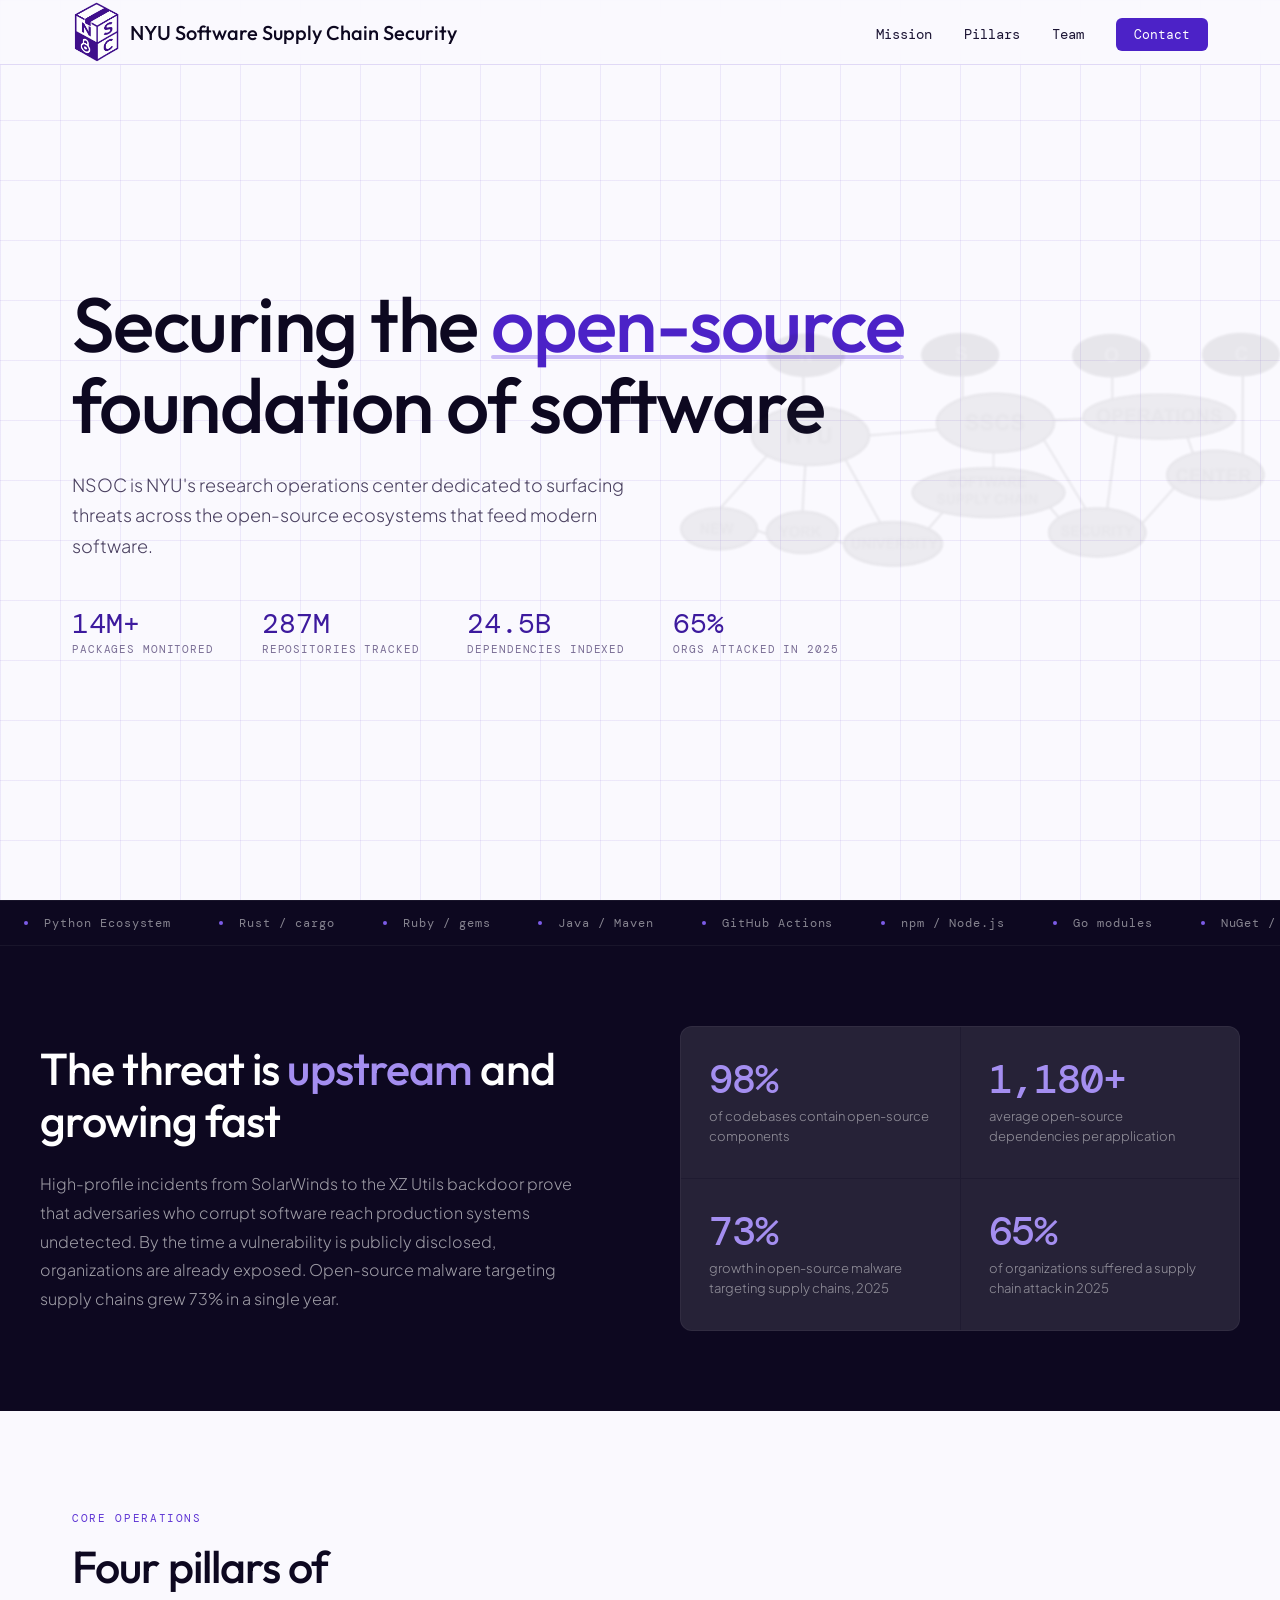
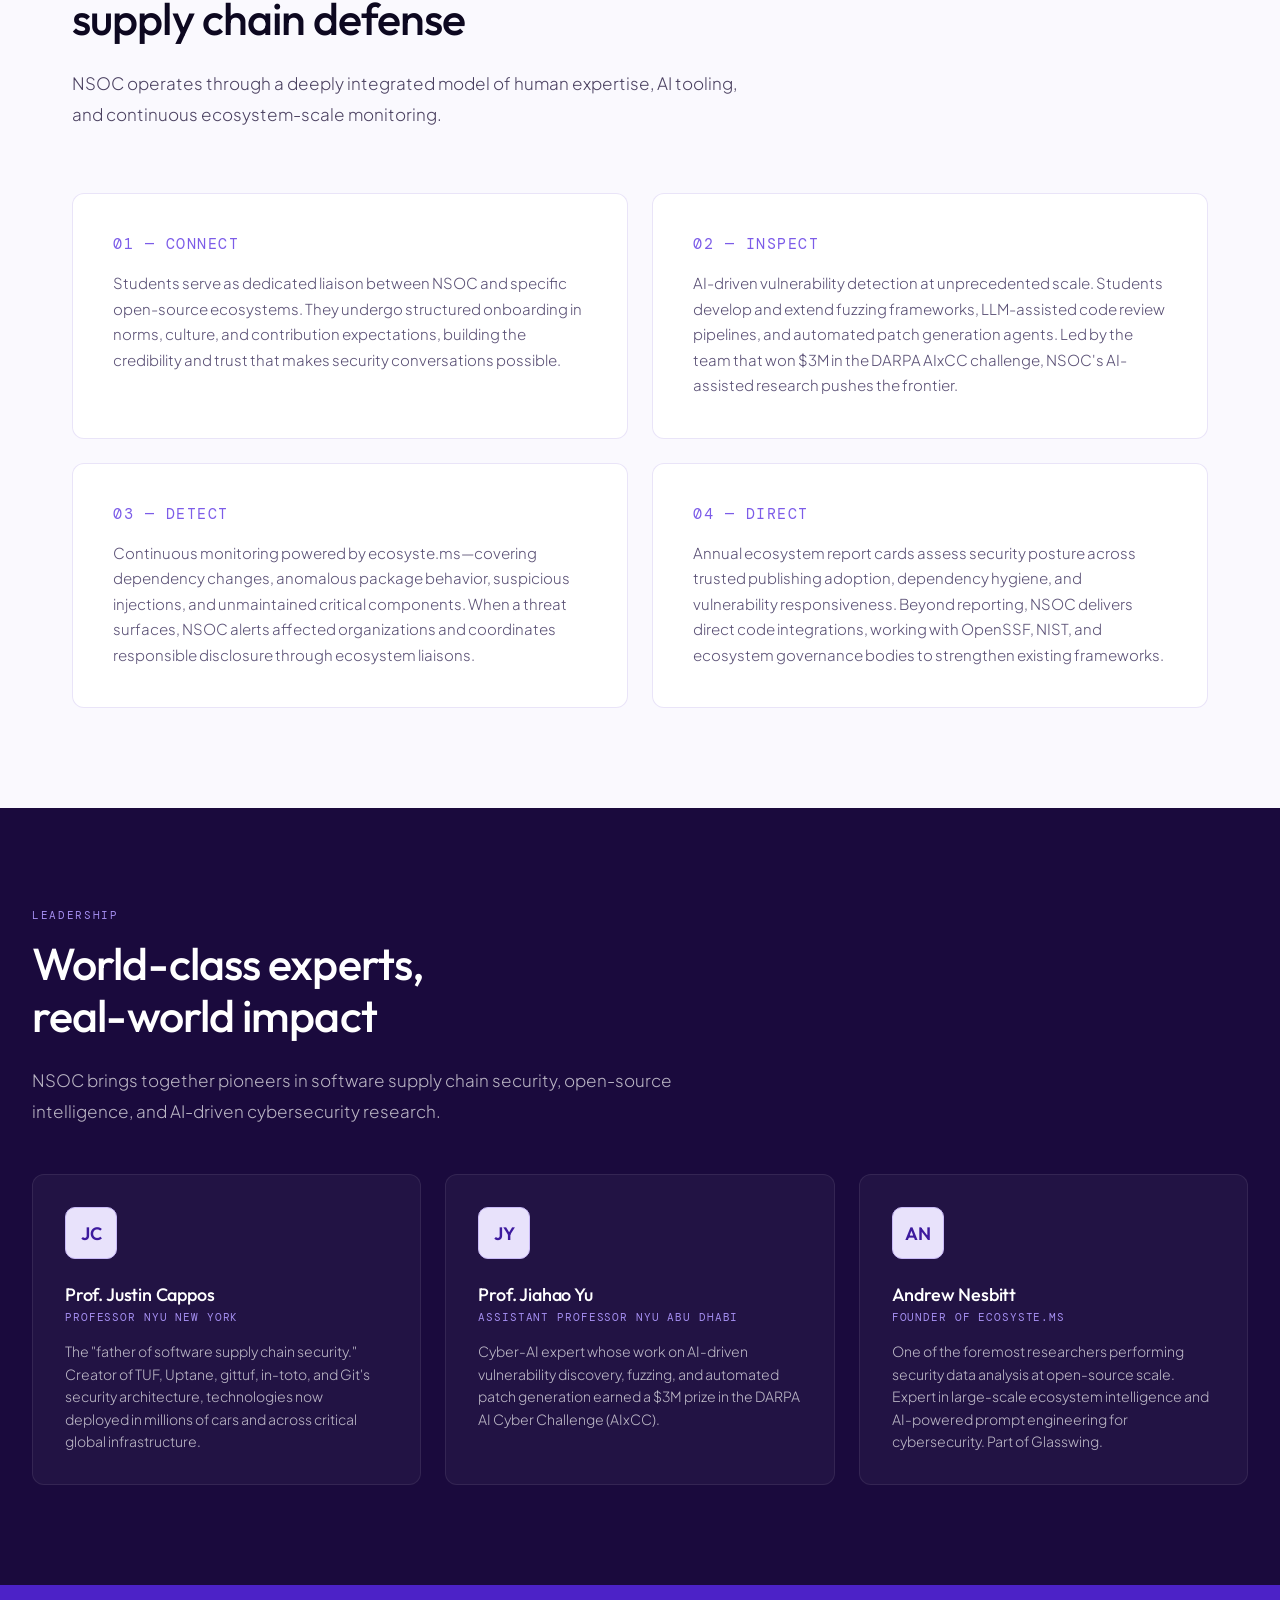
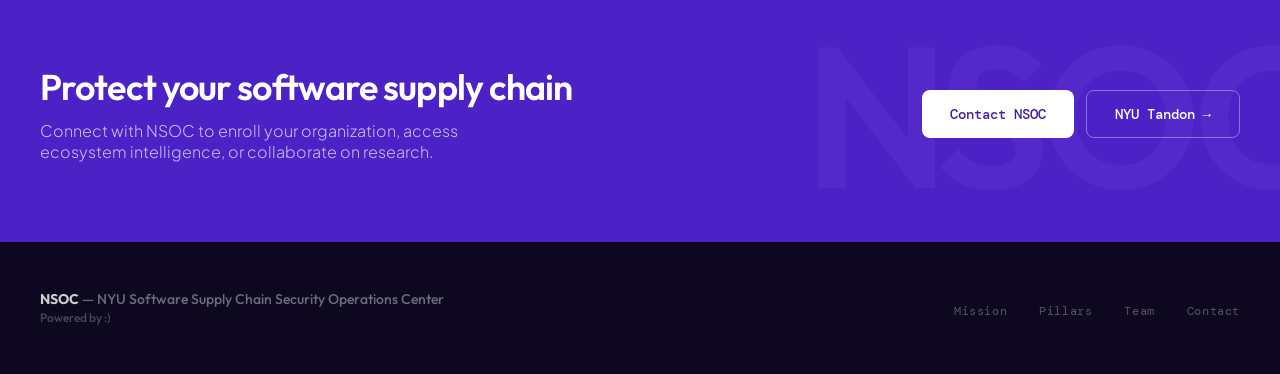
==== index.html @ 2ebf27d4 "Add files via upload" ====
<!DOCTYPE html>
<html lang="en">
<head>
<meta charset="UTF-8">
<meta name="viewport" content="width=device-width, initial-scale=1.0">
<title>NSOC — NYU Software Supply Chain Security Operations Center</title>
<link rel="preconnect" href="https://fonts.googleapis.com">
<link href="https://fonts.googleapis.com/css2?family=DM+Mono:ital,wght@0,300;0,400;0,500;1,400&family=Outfit:wght@300;400;500;600&family=Plus+Jakarta+Sans:ital,wght@0,300;0,400;0,500;0,600;1,300&display=swap" rel="stylesheet">
<style>
  :root {
    --purple-900: #1a0a3d;
    --purple-800: #2d1570;
    --purple-700: #3d1a9e;
    --purple-600: #4c22c7;
    --purple-500: #5e35d4;
    --purple-400: #7c5ce8;
    --purple-300: #a48ef0;
    --purple-200: #c9baf7;
    --purple-100: #e8e2fb;
    --purple-50: #f4f1fe;
    --ink: #0d0820;
    --ink-soft: #1c1535;
    --white: #ffffff;
    --off-white: #faf9fe;
    --mono-accent: #00ff88;
    --grid-color: rgba(78, 34, 199, 0.08);
    --border: 1px solid rgba(78, 34, 199, 0.15);
  }

  * { margin: 0; padding: 0; box-sizing: border-box; }

  html { scroll-behavior: smooth; }

  body {
    font-family: 'Plus Jakarta Sans', sans-serif;
    background: var(--off-white);
    color: var(--ink);
    overflow-x: hidden;
  }

  /* Grid texture */
  body::before {
    content: '';
    position: fixed;
    inset: 0;
    background-image:
      linear-gradient(var(--grid-color) 1px, transparent 1px),
      linear-gradient(90deg, var(--grid-color) 1px, transparent 1px);
    background-size: 60px 60px;
    pointer-events: none;
    z-index: 0;
  }

  /* ===== NAV ===== */
  nav {
    position: fixed;
    top: 0;
    width: 100%;
    z-index: 100;
    background: rgba(250, 249, 254, 0.9);
    backdrop-filter: blur(12px);
    border-bottom: var(--border);
  }

  .nav-inner {
    max-width: 1200px;
    margin: 0 auto;
    padding: 0 2rem;
    height: 64px;
    display: flex;
    align-items: center;
    justify-content: space-between;
  }

  .nav-brand {
    display: flex;
    align-items: center;
    gap: 10px;
    text-decoration: none;
    color: var(--ink);
  }

  .nav-logo-box {
    width: 36px;
    height: 36px;
    border: 2px solid var(--purple-600);
    border-radius: 6px;
    display: flex;
    align-items: center;
    justify-content: center;
    font-family: 'Outfit', sans-serif;
    font-weight: 600;
    font-size: 13px;
    color: var(--purple-600);
    letter-spacing: -0.5px;
  }

  .nav-title {
    font-family: 'Outfit', sans-serif;
    font-weight: 500;
    font-size: 15px;
    color: var(--ink);
  }

  .nav-links {
    display: flex;
    align-items: center;
    gap: 2rem;
    list-style: none;
  }

  .nav-links a {
    font-size: 14px;
    font-weight: 400;
    color: var(--ink-soft);
    text-decoration: none;
    font-family: 'DM Mono', monospace;
    transition: color 0.2s;
  }

  .nav-links a:hover { color: var(--purple-600); }

  .nav-cta {
    background: var(--purple-600) !important;
    color: var(--white) !important;
    padding: 8px 18px;
    border-radius: 6px;
    font-family: 'DM Mono', monospace !important;
    font-size: 13px !important;
    transition: background 0.2s !important;
  }

  .nav-cta:hover { background: var(--purple-700) !important; }

  /* ===== HERO ===== */
  .hero {
    position: relative;
    z-index: 1;
    min-height: 100vh;
    display: flex;
    flex-direction: column;
    justify-content: center;
    padding: 100px 2rem 60px;
    max-width: 1200px;
    margin: 0 auto;
  }

  .hero-eyebrow {
    display: inline-flex;
    align-items: center;
    gap: 8px;
    font-family: 'DM Mono', monospace;
    font-size: 12px;
    color: var(--purple-600);
    letter-spacing: 0.12em;
    text-transform: uppercase;
    margin-bottom: 2rem;
    border: 1px solid var(--purple-200);
    background: var(--purple-50);
    padding: 6px 14px;
    border-radius: 100px;
    width: fit-content;
  }

  .hero-eyebrow::before {
    content: '';
    width: 6px;
    height: 6px;
    background: var(--purple-600);
    border-radius: 50%;
    animation: pulse 2s ease-in-out infinite;
  }

  @keyframes pulse {
    0%, 100% { opacity: 1; transform: scale(1); }
    50% { opacity: 0.5; transform: scale(0.7); }
  }

  .hero-headline {
    font-family: 'Outfit', sans-serif;
    font-weight: 500;
    font-size: clamp(44px, 6vw, 80px);
    line-height: 1.05;
    letter-spacing: -0.02em;
    color: var(--ink);
    margin-bottom: 1.5rem;
    max-width: 900px;
  }

  .hero-headline .accent {
    color: var(--purple-600);
    position: relative;
    display: inline-block;
  }

  .hero-headline .accent::after {
    content: '';
    position: absolute;
    bottom: 6px;
    left: 0;
    right: 0;
    height: 4px;
    background: var(--purple-200);
    z-index: -1;
    border-radius: 2px;
  }

  .hero-sub {
    font-size: 18px;
    font-weight: 300;
    color: #4a4060;
    line-height: 1.7;
    max-width: 580px;
    margin-bottom: 3rem;
  }

  .hero-stats {
    display: flex;
    gap: 3rem;
    flex-wrap: wrap;
  }

  .stat {
    display: flex;
    flex-direction: column;
    gap: 4px;
  }

  .stat-num {
    font-family: 'DM Mono', monospace;
    font-weight: 400;
    font-size: 28px;
    color: var(--purple-700);
    line-height: 1;
  }

  .stat-label {
    font-family: 'DM Mono', monospace;
    font-size: 11px;
    color: #7a6e95;
    text-transform: uppercase;
    letter-spacing: 0.08em;
  }

  .hero-decoration {
    position: absolute;
    right: -40px;
    top: 50%;
    transform: translateY(-50%);
    width: 600px;
    height: auto;
    opacity: 0.08;
    pointer-events: none;
    filter: grayscale(100%) brightness(0.3) blur(1px);
  }

  /* ===== TICKER ===== */
  .ticker-wrap {
    position: relative;
    z-index: 1;
    background: var(--ink);
    overflow: hidden;
    padding: 14px 0;
    border-top: 1px solid rgba(255,255,255,0.05);
    border-bottom: 1px solid rgba(255,255,255,0.05);
  }

  .ticker-track {
    display: flex;
    gap: 0;
    animation: ticker 30s linear infinite;
    width: max-content;
  }

  @keyframes ticker {
    from { transform: translateX(0); }
    to { transform: translateX(-50%); }
  }

  .ticker-item {
    display: flex;
    align-items: center;
    gap: 16px;
    padding: 0 24px;
    font-family: 'DM Mono', monospace;
    font-size: 12px;
    color: rgba(255,255,255,0.5);
    letter-spacing: 0.08em;
    white-space: nowrap;
  }

  .ticker-item .dot {
    width: 4px;
    height: 4px;
    background: var(--purple-400);
    border-radius: 50%;
    flex-shrink: 0;
  }

  /* ===== SECTION STYLES ===== */
  section {
    position: relative;
    z-index: 1;
    max-width: 1200px;
    margin: 0 auto;
    padding: 100px 2rem;
  }

  .section-tag {
    font-family: 'DM Mono', monospace;
    font-size: 11px;
    letter-spacing: 0.15em;
    text-transform: uppercase;
    color: var(--purple-500);
    margin-bottom: 1rem;
  }

  .section-title {
    font-family: 'Outfit', sans-serif;
    font-weight: 500;
    font-size: clamp(28px, 3.5vw, 46px);
    letter-spacing: -0.02em;
    color: var(--ink);
    line-height: 1.15;
    margin-bottom: 1.5rem;
  }

  .section-body {
    font-size: 17px;
    font-weight: 300;
    color: #4a4060;
    line-height: 1.8;
    max-width: 680px;
  }

  /* ===== THREAT BOX ===== */
  .threat-banner {
    position: relative;
    z-index: 1;
    background: var(--ink);
    padding: 80px 2rem;
  }

  .threat-inner {
    max-width: 1200px;
    margin: 0 auto;
    display: grid;
    grid-template-columns: 1fr 1fr;
    gap: 80px;
    align-items: center;
  }

  .threat-heading {
    font-family: 'Outfit', sans-serif;
    font-weight: 500;
    font-size: clamp(30px, 3.5vw, 48px);
    color: var(--white);
    line-height: 1.15;
    letter-spacing: -0.02em;
    margin-bottom: 1.5rem;
  }

  .threat-heading em {
    font-style: normal;
    color: var(--purple-300);
  }

  .threat-body {
    font-size: 16px;
    font-weight: 300;
    color: rgba(255,255,255,0.6);
    line-height: 1.8;
  }

  .threat-metrics {
    display: grid;
    grid-template-columns: 1fr 1fr;
    gap: 1px;
    background: rgba(255,255,255,0.08);
    border: 1px solid rgba(255,255,255,0.08);
    border-radius: 12px;
    overflow: hidden;
  }

  .metric-box {
    background: rgba(255,255,255,0.03);
    padding: 32px 28px;
    display: flex;
    flex-direction: column;
    gap: 8px;
  }

  .metric-box:hover {
    background: rgba(94, 53, 212, 0.15);
    transition: background 0.3s;
  }

  .metric-num {
    font-family: 'DM Mono', monospace;
    font-weight: 500;
    font-size: 40px;
    color: var(--purple-300);
    line-height: 1;
    letter-spacing: -0.03em;
  }

  .metric-desc {
    font-size: 13px;
    font-weight: 300;
    color: rgba(255,255,255,0.5);
    line-height: 1.5;
  }

  /* ===== PILLARS ===== */
  .pillars-grid {
    display: grid;
    grid-template-columns: repeat(2, 1fr);
    gap: 1.5rem;
    margin-top: 4rem;
  }

  .pillar-card {
    border: 1px solid rgba(78, 34, 199, 0.12);
    border-radius: 12px;
    padding: 40px;
    background: var(--white);
    transition: transform 0.25s, box-shadow 0.25s, border-color 0.25s;
    position: relative;
    overflow: hidden;
  }

  .pillar-card::before {
    content: '';
    position: absolute;
    top: 0;
    left: 0;
    right: 0;
    height: 3px;
    background: var(--purple-600);
    transform: scaleX(0);
    transform-origin: left;
    transition: transform 0.3s;
  }

  .pillar-card:hover::before { transform: scaleX(1); }

  .pillar-card:hover {
    transform: translateY(-4px);
    box-shadow: 0 20px 60px rgba(78, 34, 199, 0.1);
    border-color: rgba(78, 34, 199, 0.25);
  }

  .pillar-num {
    font-family: 'DM Mono', monospace;
    font-size: 15px;
    color: var(--purple-400);
    letter-spacing: 0.1em;
    text-transform: uppercase;
    margin-bottom: 1rem;
  }

  .pillar-text {
    font-size: 15px;
    font-weight: 300;
    color: #5a5075;
    line-height: 1.7;
  }

  /* ===== ECOSYSTEM MONITOR ===== */
  .ecosystem-section {
    background: var(--purple-900);
    padding: 80px 2rem;
    position: relative;
    z-index: 1;
    overflow: hidden;
  }

  .ecosystem-section::before {
    content: '';
    position: absolute;
    inset: 0;
    background-image:
      linear-gradient(rgba(78, 34, 199, 0.15) 1px, transparent 1px),
      linear-gradient(90deg, rgba(78, 34, 199, 0.15) 1px, transparent 1px);
    background-size: 40px 40px;
    pointer-events: none;
  }

  .ecosystem-inner {
    max-width: 1200px;
    margin: 0 auto;
    position: relative;
  }

  .eco-heading {
    font-family: 'Outfit', sans-serif;
    font-weight: 600;
    font-size: clamp(32px, 4vw, 48px);
    color: var(--white);
    letter-spacing: -0.025em;
    margin-bottom: 1rem;
  }

  .eco-sub {
    font-size: 16px;
    font-weight: 300;
    color: rgba(255,255,255,0.55);
    margin-bottom: 3rem;
    max-width: 560px;
  }

  .ecosystem-pills {
    display: flex;
    flex-wrap: wrap;
    gap: 12px;
  }

  .eco-pill {
    display: flex;
    align-items: center;
    gap: 10px;
    background: rgba(255,255,255,0.05);
    border: 1px solid rgba(255,255,255,0.12);
    border-radius: 100px;
    padding: 10px 20px;
    transition: background 0.2s, border-color 0.2s;
    cursor: default;
  }

  .eco-pill:hover {
    background: rgba(94, 53, 212, 0.25);
    border-color: rgba(164, 142, 240, 0.4);
  }

  .eco-dot {
    width: 8px;
    height: 8px;
    border-radius: 50%;
    flex-shrink: 0;
  }

  .eco-pill .name {
    font-family: 'DM Mono', monospace;
    font-size: 13px;
    color: rgba(255,255,255,0.8);
    letter-spacing: 0.03em;
  }

  .eco-pill .count {
    font-family: 'DM Mono', monospace;
    font-size: 11px;
    color: rgba(255,255,255,0.35);
  }

  /* ===== TEAM ===== */
  #team {
  background: var(--purple-900);
  max-width: 100%;
  padding: 100px 2rem;
  }
  .team-grid {
    display: grid;
    grid-template-columns: repeat(3, 1fr);
    gap: 1.5rem;
    margin-top: 3rem;
  }

  .team-card {
    border: 1px solid rgba(78, 34, 199, 0.12);
    border-radius: 12px;
    padding: 32px;
    background: var(--white);
    transition: box-shadow 0.25s;
  }

  .team-card:hover {
    box-shadow: 0 12px 40px rgba(78, 34, 199, 0.08);
  }

  .team-initial {
    width: 52px;
    height: 52px;
    border-radius: 10px;
    background: var(--purple-100);
    border: 1px solid var(--purple-200);
    display: flex;
    align-items: center;
    justify-content: center;
    font-family: 'Outfit', sans-serif;
    font-weight: 600;
    font-size: 18px;
    color: var(--purple-700);
    margin-bottom: 1.5rem;
  }

  .team-name {
    font-family: 'Outfit', sans-serif;
    font-weight: 500;
    font-size: 18px;
    color: var(--ink);
    letter-spacing: -0.01em;
    margin-bottom: 4px;
  }

  .team-role {
    font-family: 'DM Mono', monospace;
    font-size: 11px;
    color: var(--purple-500);
    letter-spacing: 0.08em;
    text-transform: uppercase;
    margin-bottom: 1rem;
  }

  .team-bio {
    font-size: 14px;
    font-weight: 300;
    color: #5a5075;
    line-height: 1.6;
  }

  #team .section-title {
  color: white;
  }

  #team .section-body {
    color: rgba(255,255,255,0.7);
  }

  #team .section-tag {
    color: var(--purple-300);
  }

  #team .team-card {
    background: rgba(255,255,255,0.04);
    border: 1px solid rgba(255,255,255,0.08);
  }

  #team .team-name {
    color: white;
  }

  #team .team-role {
    color: var(--purple-300);
  }

  #team .team-bio {
    color: rgba(255,255,255,0.7);
  }

  /* ===== CTA ===== */
  .cta-section {
    background: var(--purple-600);
    padding: 80px 2rem;
    position: relative;
    z-index: 1;
    overflow: hidden;
  }

  .cta-section::after {
    content: 'NSOC';
    position: absolute;
    right: -40px;
    top: 50%;
    transform: translateY(-50%);
    font-family: 'Outfit', sans-serif;
    font-weight: 600;
    font-size: 200px;
    color: rgba(255,255,255,0.04);
    letter-spacing: -0.05em;
    pointer-events: none;
    line-height: 1;
  }

  .cta-inner {
    max-width: 1200px;
    margin: 0 auto;
    display: flex;
    align-items: center;
    justify-content: space-between;
    gap: 3rem;
    flex-wrap: wrap;
  }

  .cta-heading {
    font-family: 'Outfit', sans-serif;
    font-weight: 600;
    font-size: clamp(24px, 2.8vw, 40px);
    color: var(--white);
    letter-spacing: -0.025em;
    line-height: 1.2;
    white-space: nowrap;
  }

  .cta-sub {
    font-size: 16px;
    font-weight: 300;
    color: rgba(255,255,255,0.7);
    margin-top: 12px;
    max-width: 420px;
  }

  .cta-btns {
    display: flex;
    gap: 12px;
    flex-wrap: wrap;
    flex-shrink: 0;
  }

  .btn {
    display: inline-flex;
    align-items: center;
    gap: 8px;
    padding: 14px 28px;
    border-radius: 8px;
    font-family: 'DM Mono', monospace;
    font-size: 14px;
    font-weight: 500;
    text-decoration: none;
    cursor: pointer;
    transition: all 0.2s;
    white-space: nowrap;
    border: none;
  }

  .btn-white {
    background: var(--white);
    color: var(--purple-700);
  }

  .btn-white:hover {
    background: var(--purple-50);
    transform: translateY(-2px);
    box-shadow: 0 8px 24px rgba(0,0,0,0.15);
  }

  .btn-outline {
    background: transparent;
    color: var(--white);
    border: 1px solid rgba(255,255,255,0.35);
  }

  .btn-outline:hover {
    background: rgba(255,255,255,0.1);
    border-color: rgba(255,255,255,0.6);
  }

  /* ===== FOOTER ===== */
  footer {
    background: var(--ink);
    padding: 48px 2rem;
    position: relative;
    z-index: 1;
  }

  .footer-inner {
    max-width: 1200px;
    margin: 0 auto;
    display: flex;
    align-items: center;
    justify-content: space-between;
    gap: 2rem;
    flex-wrap: wrap;
  }

  .footer-brand {
    font-family: 'Outfit', sans-serif;
    font-weight: 500;
    font-size: 14px;
    color: rgba(255,255,255,0.4);
  }

  .footer-brand strong {
    color: rgba(255,255,255,0.8);
  }

  .footer-links {
    display: flex;
    gap: 2rem;
    list-style: none;
  }

  .footer-links a {
    font-family: 'DM Mono', monospace;
    font-size: 12px;
    color: rgba(255,255,255,0.3);
    text-decoration: none;
    letter-spacing: 0.05em;
    transition: color 0.2s;
  }

  .footer-links a:hover { color: rgba(255,255,255,0.7); }

  /* ===== ANIMATIONS ===== */
  .fade-in {
    opacity: 0;
    transform: translateY(24px);
    animation: fadeUp 0.7s ease forwards;
  }

  @keyframes fadeUp {
    to { opacity: 1; transform: translateY(0); }
  }

  .fade-in:nth-child(2) { animation-delay: 0.1s; }
  .fade-in:nth-child(3) { animation-delay: 0.2s; }
  .fade-in:nth-child(4) { animation-delay: 0.3s; }

  /* ===== RESPONSIVE ===== */
  @media (max-width: 768px) {
    .nav-links { display: none; }
    .threat-inner { grid-template-columns: 1fr; gap: 3rem; }
    .threat-metrics { grid-template-columns: 1fr 1fr; }
    .pillars-grid { grid-template-columns: 1fr; }
    .team-grid { grid-template-columns: 1fr; }
    .cta-inner { flex-direction: column; }
    .hero-stats { gap: 2rem; }
  }

  @media (max-width: 480px) {
    .threat-metrics { grid-template-columns: 1fr; }
  }
</style>
</head>
<body>

<!-- NAV -->
<nav>
  <div class="nav-inner">
    <a href="#" class="nav-brand">
      <img src="logov3.png" alt="NSOC Logo" style="height: 60px; width: auto;">
      <span class="nav-title" style="font-size: 20px;">NYU Software Supply Chain Security</span>
    </a>
    <ul class="nav-links">
      <li><a href="#mission">Mission</a></li>
      <li><a href="#pillars">Pillars</a></li>
      <li><a href="#team">Team</a></li>
      <li><a href="#contact" class="nav-cta">Contact</a></li>
    </ul>
  </div>
</nav>

<!-- HERO -->
<div class="hero">
  <h1 class="hero-headline fade-in">
    Securing the <span class="accent">open-source</span><br>foundation of software
  </h1>
  <p class="hero-sub fade-in">
    NSOC is NYU's research operations center dedicated to surfacing threats across the open-source ecosystems that feed modern software.
  </p>
  <div class="hero-stats fade-in">
    <div class="stat">
      <span class="stat-num">14M+</span>
      <span class="stat-label">Packages monitored</span>
    </div>
    <div class="stat">
      <span class="stat-num">287M</span>
      <span class="stat-label">Repositories tracked</span>
    </div>
    <div class="stat">
      <span class="stat-num">24.5B</span>
      <span class="stat-label">Dependencies indexed</span>
    </div>
    <div class="stat">
      <span class="stat-num">65%</span>
      <span class="stat-label">Orgs attacked in 2025</span>
    </div>
  </div>

  <img class="hero-decoration" src="tree.png" alt="">
</div>

<!-- TICKER -->
<div class="ticker-wrap">
  <div class="ticker-track">
    <div class="ticker-item"><span class="dot"></span>Python Ecosystem</div>
    <div class="ticker-item"><span class="dot"></span>Rust / cargo</div>
    <div class="ticker-item"><span class="dot"></span>Ruby / gems</div>
    <div class="ticker-item"><span class="dot"></span>Java / Maven</div>
    <div class="ticker-item"><span class="dot"></span>GitHub Actions</div>
    <div class="ticker-item"><span class="dot"></span>npm / Node.js</div>
    <div class="ticker-item"><span class="dot"></span>Go modules</div>
    <div class="ticker-item"><span class="dot"></span>NuGet / .NET</div>
    <div class="ticker-item"><span class="dot"></span>Supply Chain Intelligence</div>
    <div class="ticker-item"><span class="dot"></span>Dependency Monitoring</div>
    <div class="ticker-item"><span class="dot"></span>AI-Driven Vuln Detection</div>
    <div class="ticker-item"><span class="dot"></span>Trusted Publishing</div>
    <!-- duplicate for seamless loop -->
    <div class="ticker-item"><span class="dot"></span>Python Ecosystem</div>
    <div class="ticker-item"><span class="dot"></span>Rust / cargo</div>
    <div class="ticker-item"><span class="dot"></span>Ruby / gems</div>
    <div class="ticker-item"><span class="dot"></span>Java / Maven</div>
    <div class="ticker-item"><span class="dot"></span>GitHub Actions</div>
    <div class="ticker-item"><span class="dot"></span>npm / Node.js</div>
    <div class="ticker-item"><span class="dot"></span>Go modules</div>
    <div class="ticker-item"><span class="dot"></span>NuGet / .NET</div>
    <div class="ticker-item"><span class="dot"></span>Supply Chain Intelligence</div>
    <div class="ticker-item"><span class="dot"></span>Dependency Monitoring</div>
    <div class="ticker-item"><span class="dot"></span>AI-Driven Vuln Detection</div>
    <div class="ticker-item"><span class="dot"></span>Trusted Publishing</div>
  </div>
</div>

<!-- THREAT LANDSCAPE -->
<div class="threat-banner" id="mission">
  <div class="threat-inner">
    <div>
      <h2 class="threat-heading">The threat is <em>upstream</em> and growing fast</h2>
      <p class="threat-body">
        High-profile incidents from SolarWinds to the XZ Utils backdoor prove that adversaries who corrupt software reach production systems undetected. By the time a vulnerability is publicly disclosed, organizations are already exposed. Open-source malware targeting supply chains grew 73% in a single year.
      </p>
    </div>
    <div class="threat-metrics">
      <div class="metric-box">
        <span class="metric-num">98%</span>
        <p class="metric-desc">of codebases contain open-source components</p>
      </div>
      <div class="metric-box">
        <span class="metric-num">1,180+</span>
        <p class="metric-desc">average open-source dependencies per application</p>
      </div>
      <div class="metric-box">
        <span class="metric-num">73%</span>
        <p class="metric-desc">growth in open-source malware targeting supply chains, 2025</p>
      </div>
      <div class="metric-box">
        <span class="metric-num">65%</span>
        <p class="metric-desc">of organizations suffered a supply chain attack in 2025</p>
      </div>
    </div>
  </div>
</div>

<!-- PILLARS -->
<section id="pillars">
  <div class="section-tag">Core Operations</div>
  <h2 class="section-title">Four pillars of<br>supply chain defense</h2>
  <p class="section-body">NSOC operates through a deeply integrated model of human expertise, AI tooling, and continuous ecosystem-scale monitoring.</p>

  <div class="pillars-grid">
    <div class="pillar-card">
      <div class="pillar-num">01 — Connect</div>
      <p class="pillar-text">Students serve as dedicated liaison between NSOC and specific open-source ecosystems. They undergo structured onboarding in norms, culture, and contribution expectations, building the credibility and trust that makes security conversations possible. </p>
    </div>
    <div class="pillar-card">
      <div class="pillar-num">02 — Inspect</div>
      <p class="pillar-text">AI-driven vulnerability detection at unprecedented scale. Students develop and extend fuzzing frameworks, LLM-assisted code review pipelines, and automated patch generation agents. Led by the team that won $3M in the DARPA AIxCC challenge, NSOC's AI-assisted research pushes the frontier.</p>
    </div>
    <div class="pillar-card">
      <div class="pillar-num">03 — Detect</div>
      <p class="pillar-text">Continuous monitoring powered by ecosyste.ms—covering dependency changes, anomalous package behavior, suspicious injections, and unmaintained critical components. When a threat surfaces, NSOC alerts affected organizations and coordinates responsible disclosure through ecosystem liaisons.</p>
    </div>
    <div class="pillar-card">
      <div class="pillar-num">04 — Direct</div>
      <p class="pillar-text">Annual ecosystem report cards assess security posture across trusted publishing adoption, dependency hygiene, and vulnerability responsiveness. Beyond reporting, NSOC delivers direct code integrations, working with OpenSSF, NIST, and ecosystem governance bodies to strengthen existing frameworks.</p>
    </div>
  </div>
</section>


<!-- TEAM -->
<section id="team">
  <div class="section-tag">Leadership</div>

<h2 class="section-title">
  World-class experts,<br>real-world impact
</h2>

<p class="section-body">
  NSOC brings together pioneers in software supply chain security,
  open-source intelligence, and AI-driven cybersecurity research.
</p>

  <div class="team-grid">
    <div class="team-card">
      <div class="team-initial">JC</div>
      <div class="team-name">Prof. Justin Cappos</div>
      <div class="team-role">PRofessor NYU New York</div>
      <p class="team-bio">The "father of software supply chain security." Creator of TUF, Uptane, gittuf, in-toto, and Git's security architecture, technologies now deployed in millions of cars and across critical global infrastructure.</p>
    </div>
    <div class="team-card">
      <div class="team-initial">JY</div>
      <div class="team-name">Prof. Jiahao Yu</div>
      <div class="team-role">Assistant Professor NYU Abu Dhabi</div>
      <p class="team-bio">Cyber-AI expert whose work on AI-driven vulnerability discovery, fuzzing, and automated patch generation earned a $3M prize in the DARPA AI Cyber Challenge (AIxCC).</p>
    </div>
    <div class="team-card">
      <div class="team-initial">AN</div>
      <div class="team-name">Andrew Nesbitt</div>
      <div class="team-role">Founder of ecosyste.ms</div>
      <p class="team-bio">One of the foremost researchers performing security data analysis at open-source scale. Expert in large-scale ecosystem intelligence and AI-powered prompt engineering for cybersecurity. Part of Glasswing.</p>
    </div>
  </div>
</section>

<!-- CTA -->
<div class="cta-section" id="contact">
  <div class="cta-inner">
    <div>
      <h2 class="cta-heading">Protect your software supply chain</h2>
      <p class="cta-sub">Connect with NSOC to enroll your organization, access ecosystem intelligence, or collaborate on research.</p>
    </div>
    <div class="cta-btns">
      <a href="mailto:nsoc@nyu.edu" class="btn btn-white">Contact NSOC</a>
      <a href="https://nyu.edu" class="btn btn-outline">NYU Tandon →</a>
    </div>
  </div>
</div>

<!-- FOOTER -->
<footer>
  <div class="footer-inner">
    <div class="footer-brand">
      <strong>NSOC</strong> — NYU Software Supply Chain Security Operations Center<br>
      <span style="font-size:12px; color:rgba(255,255,255,0.25);">Powered by :) </span>
    </div>
    <ul class="footer-links">
      <li><a href="#mission">Mission</a></li>
      <li><a href="#pillars">Pillars</a></li>
      <li><a href="#team">Team</a></li>
      <li><a href="mailto:jcappos@nyu.edu">Contact</a></li>
    </ul>
  </div>
</footer>

<script>
const observer = new IntersectionObserver((entries) => {
  entries.forEach(entry => {
    if (entry.isIntersecting) {
      entry.target.style.opacity = '1';
      entry.target.style.transform = 'translateY(0)';
      observer.unobserve(entry.target);
    }
  });
}, { threshold: 0.1 });

document.querySelectorAll('.pillar-card, .team-card, .metric-box').forEach(el => {
  el.style.opacity = '0';
  el.style.transform = 'translateY(20px)';
  el.style.transition = 'opacity 0.6s ease, transform 0.6s ease';
  observer.observe(el);
});
</script>

</body>
</html>
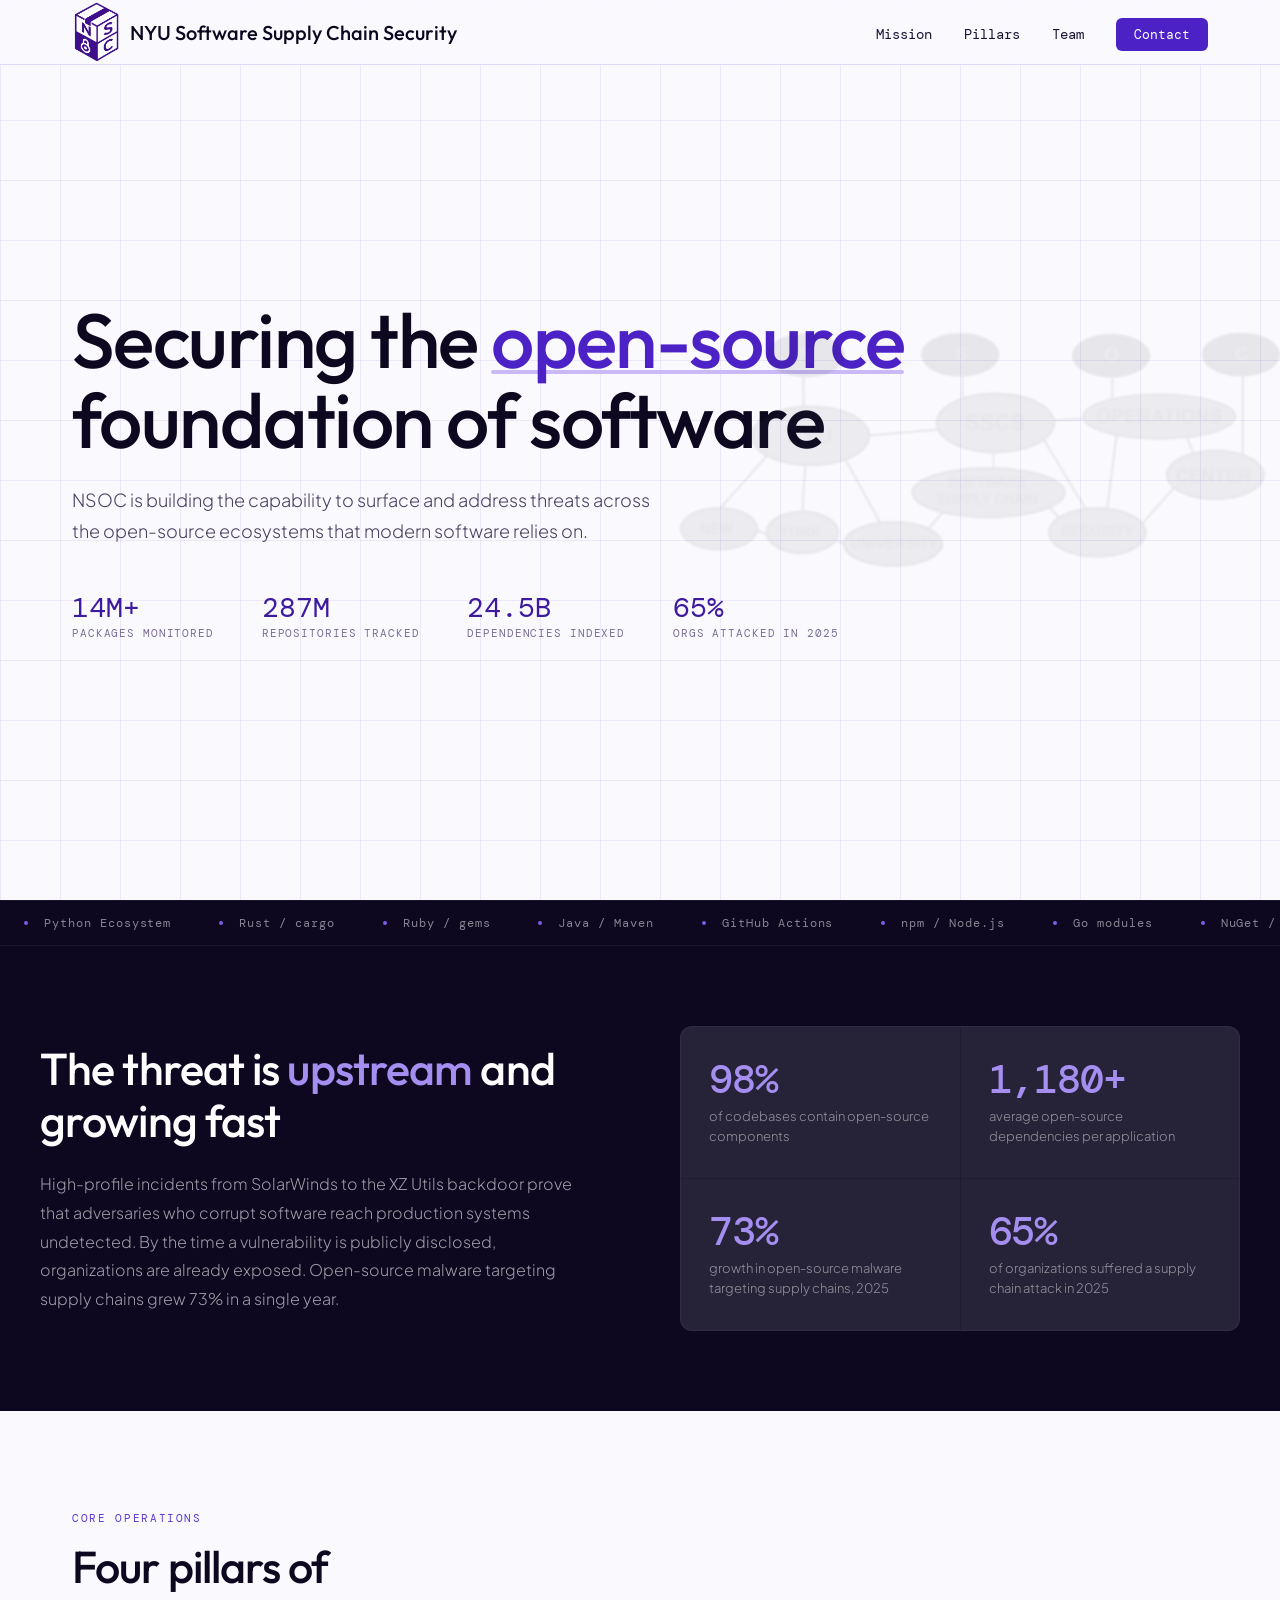
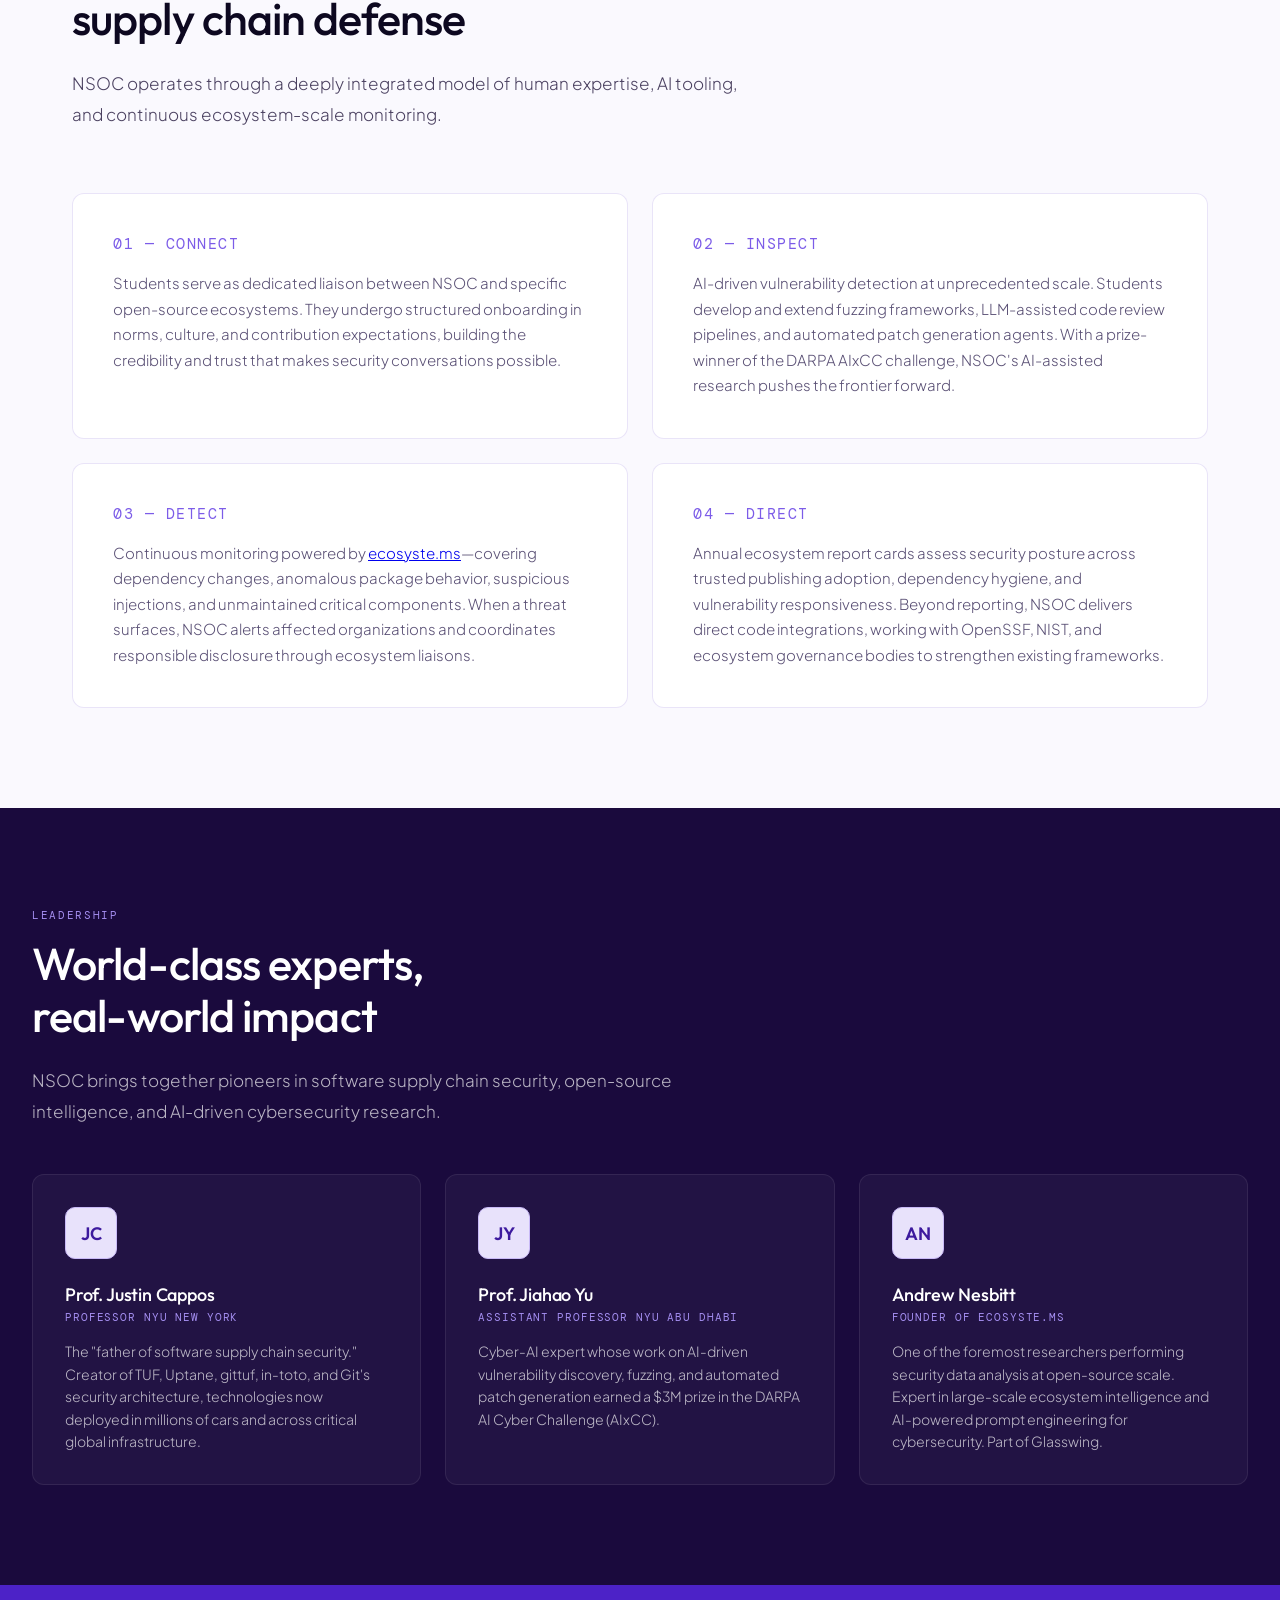
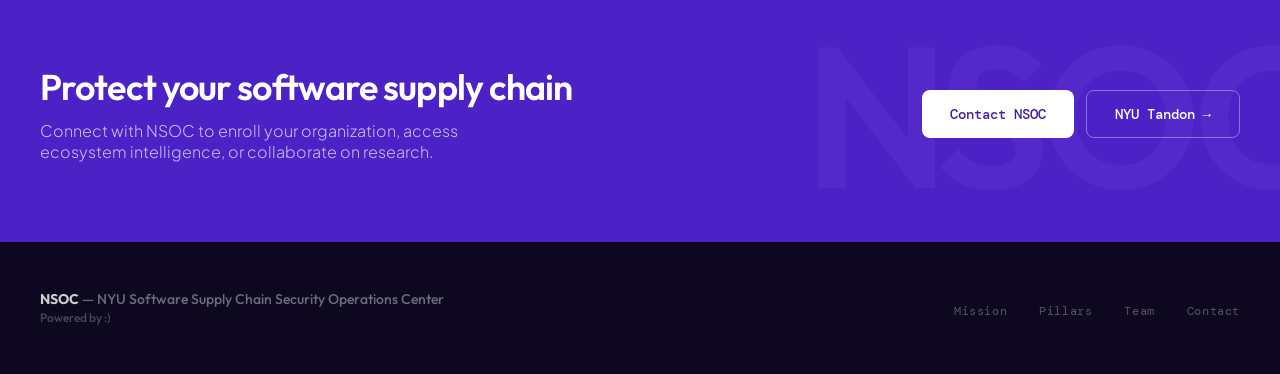
==== commit f6621306: "Merge pull request #1 from JustinCappos/patch-1 Revise NSOC descriptions and update links" ====
--- a/index.html
+++ b/index.html
@@ -845,7 +845,7 @@
     Securing the <span class="accent">open-source</span><br>foundation of software
   </h1>
   <p class="hero-sub fade-in">
-    NSOC is NYU's research operations center dedicated to surfacing threats across the open-source ecosystems that feed modern software.
+    NSOC is building the capability to surface and address threats across the open-source ecosystems that modern software relies on.
   </p>
   <div class="hero-stats fade-in">
     <div class="stat">
@@ -943,11 +943,11 @@
     </div>
     <div class="pillar-card">
       <div class="pillar-num">02 — Inspect</div>
-      <p class="pillar-text">AI-driven vulnerability detection at unprecedented scale. Students develop and extend fuzzing frameworks, LLM-assisted code review pipelines, and automated patch generation agents. Led by the team that won $3M in the DARPA AIxCC challenge, NSOC's AI-assisted research pushes the frontier.</p>
+      <p class="pillar-text">AI-driven vulnerability detection at unprecedented scale. Students develop and extend fuzzing frameworks, LLM-assisted code review pipelines, and automated patch generation agents. With a prize-winner of the DARPA AIxCC challenge, NSOC's AI-assisted research pushes the frontier forward.</p>
     </div>
     <div class="pillar-card">
       <div class="pillar-num">03 — Detect</div>
-      <p class="pillar-text">Continuous monitoring powered by ecosyste.ms—covering dependency changes, anomalous package behavior, suspicious injections, and unmaintained critical components. When a threat surfaces, NSOC alerts affected organizations and coordinates responsible disclosure through ecosystem liaisons.</p>
+      <p class="pillar-text">Continuous monitoring powered by <a href="https://ecosyste.ms">ecosyste.ms</a>—covering dependency changes, anomalous package behavior, suspicious injections, and unmaintained critical components. When a threat surfaces, NSOC alerts affected organizations and coordinates responsible disclosure through ecosystem liaisons.</p>
     </div>
     <div class="pillar-card">
       <div class="pillar-num">04 — Direct</div>
@@ -1001,7 +1001,7 @@
     </div>
     <div class="cta-btns">
       <a href="mailto:nsoc@nyu.edu" class="btn btn-white">Contact NSOC</a>
-      <a href="https://nyu.edu" class="btn btn-outline">NYU Tandon →</a>
+      <a href="https://engineering.nyu.edu" class="btn btn-outline">NYU Tandon →</a>
     </div>
   </div>
 </div>
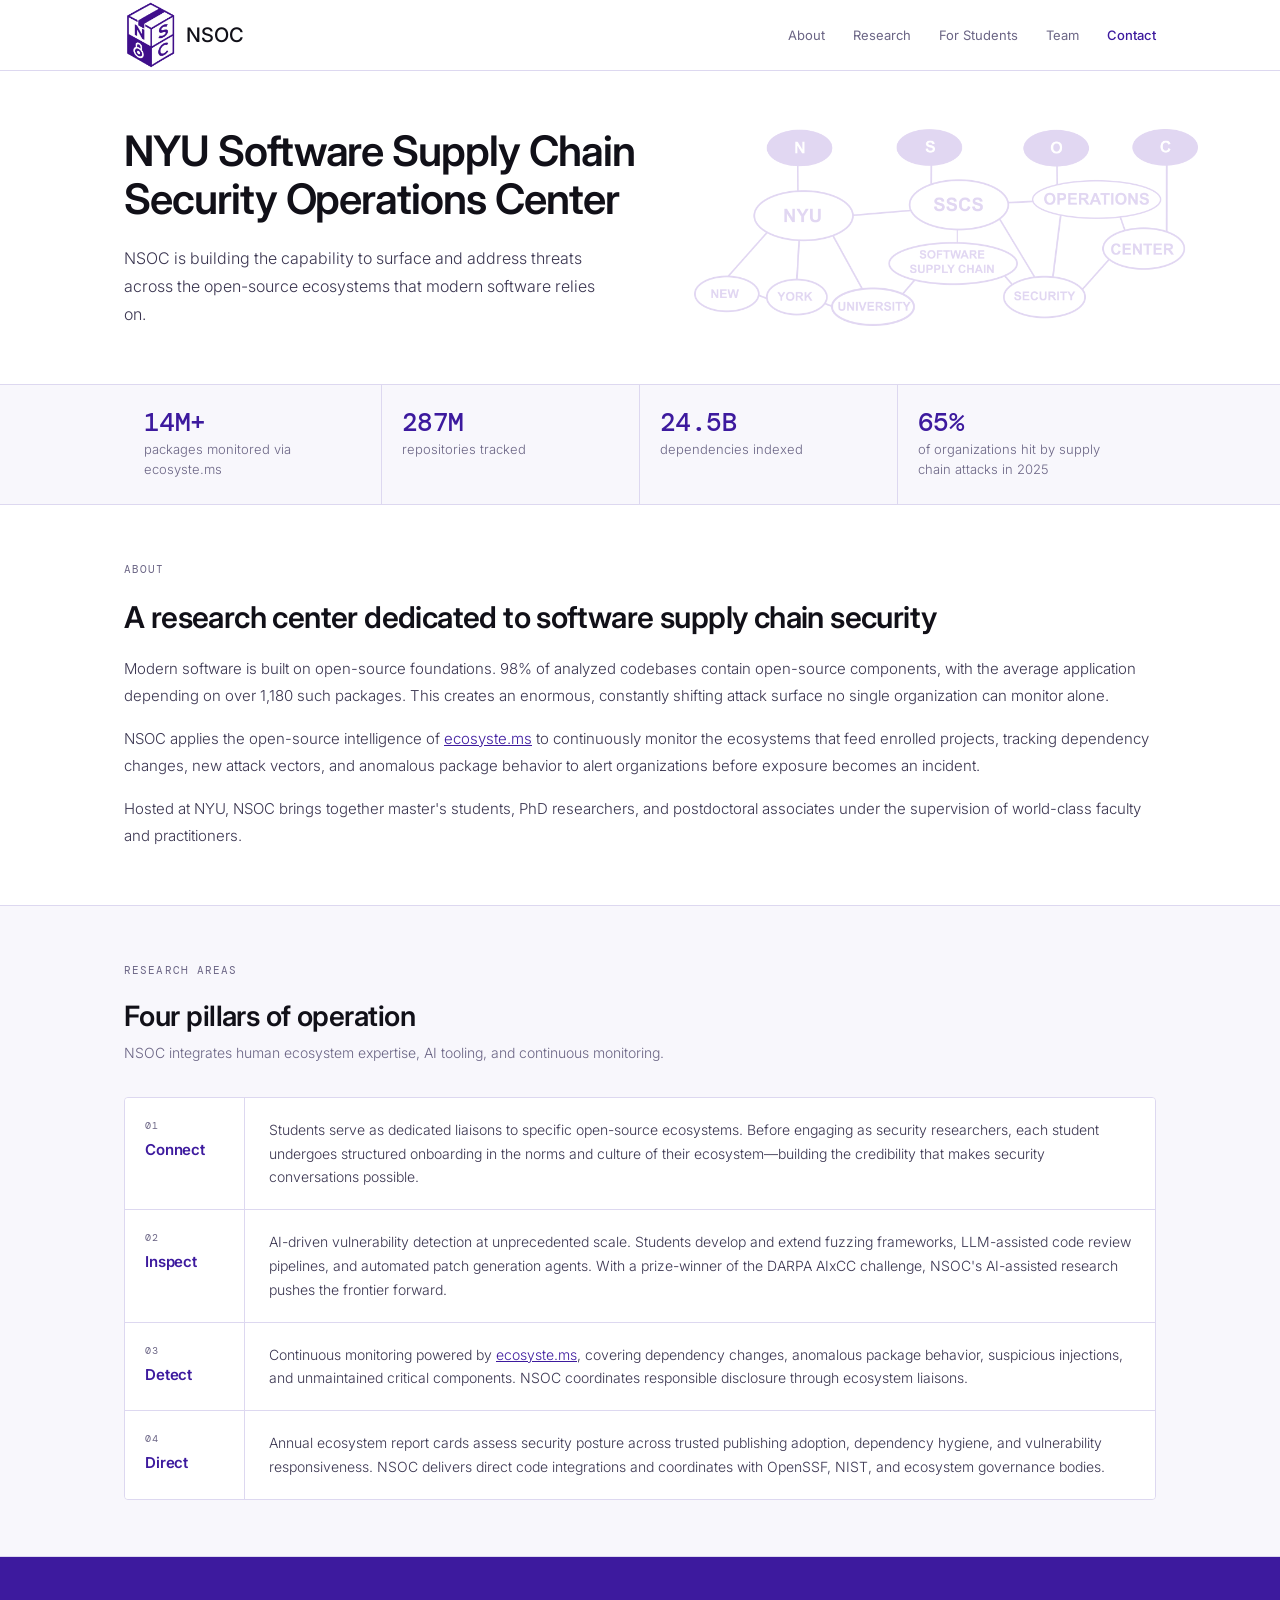
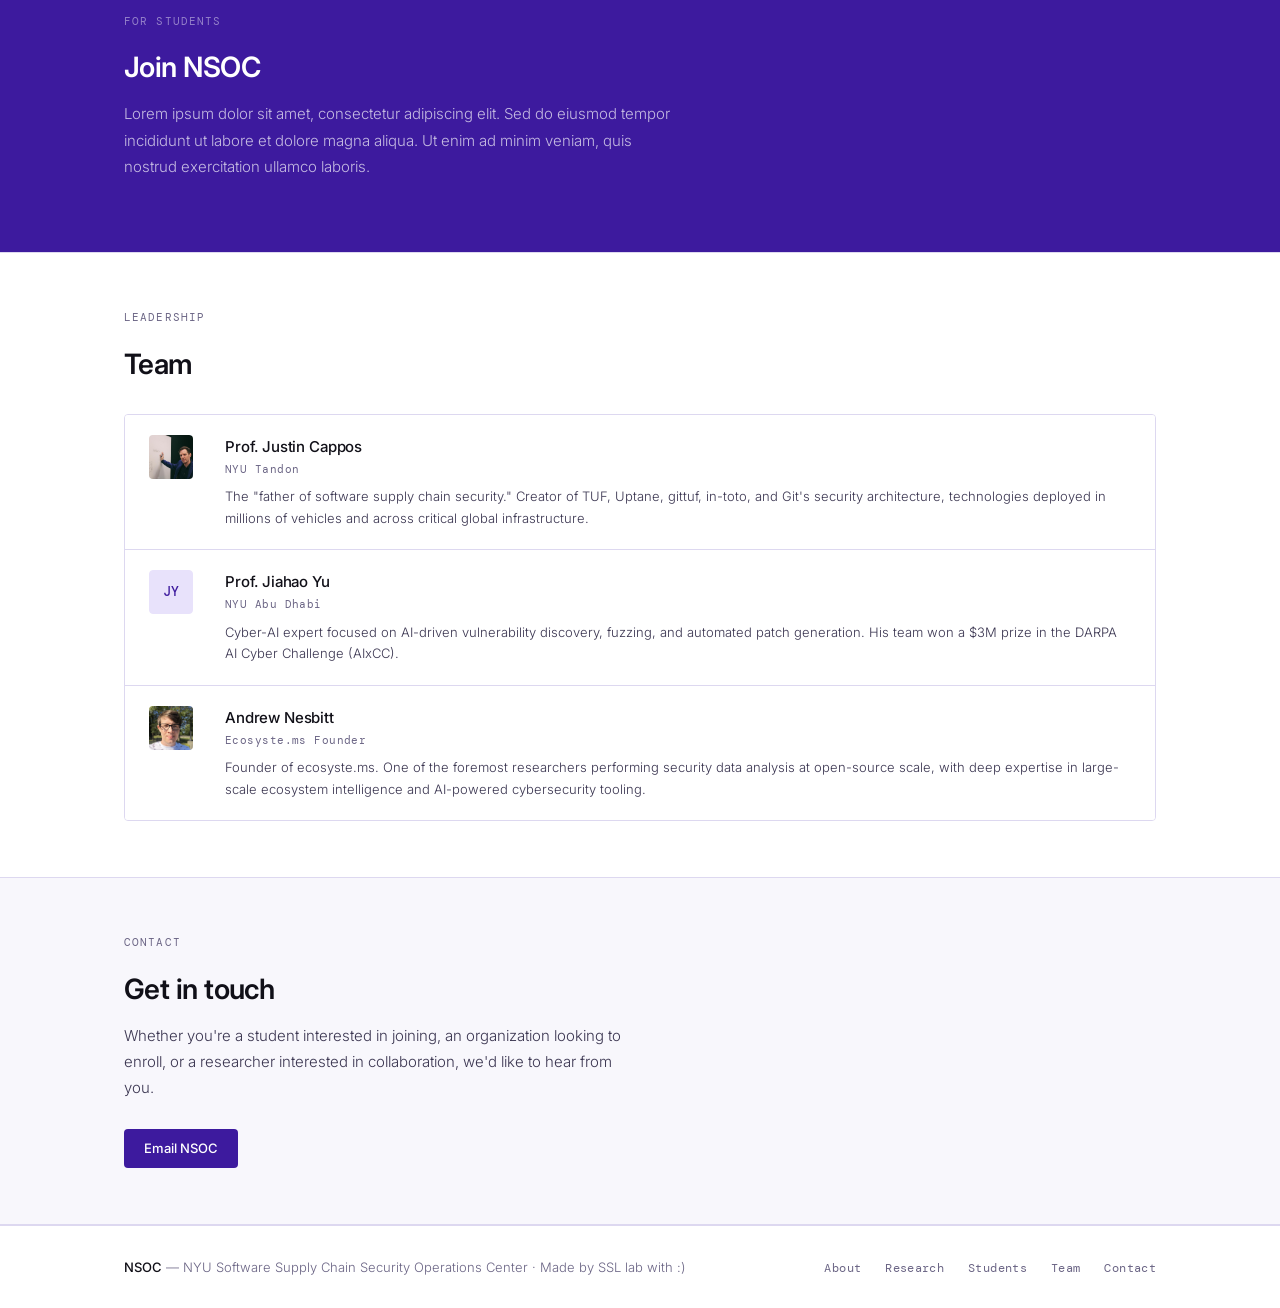
==== commit 4f73ee66: "Add files via upload" ====
--- a/index.html
+++ b/index.html
@@ -5,68 +5,47 @@
 <meta name="viewport" content="width=device-width, initial-scale=1.0">
 <title>NSOC — NYU Software Supply Chain Security Operations Center</title>
 <link rel="preconnect" href="https://fonts.googleapis.com">
-<link href="https://fonts.googleapis.com/css2?family=DM+Mono:ital,wght@0,300;0,400;0,500;1,400&family=Outfit:wght@300;400;500;600&family=Plus+Jakarta+Sans:ital,wght@0,300;0,400;0,500;0,600;1,300&display=swap" rel="stylesheet">
+<link href="https://fonts.googleapis.com/css2?family=DM+Mono:wght@300;400;500&family=Inter:wght@300;400;500;600&display=swap" rel="stylesheet">
 <style>
+
+  * { margin: 0; padding: 0; box-sizing: border-box; }
+  html { scroll-behavior: smooth; }
+
   :root {
-    --purple-900: #1a0a3d;
-    --purple-800: #2d1570;
-    --purple-700: #3d1a9e;
-    --purple-600: #4c22c7;
-    --purple-500: #5e35d4;
-    --purple-400: #7c5ce8;
-    --purple-300: #a48ef0;
-    --purple-200: #c9baf7;
-    --purple-100: #e8e2fb;
-    --purple-50: #f4f1fe;
-    --ink: #0d0820;
-    --ink-soft: #1c1535;
-    --white: #ffffff;
-    --off-white: #faf9fe;
-    --mono-accent: #00ff88;
-    --grid-color: rgba(78, 34, 199, 0.08);
-    --border: 1px solid rgba(78, 34, 199, 0.15);
-  }
-
-  * { margin: 0; padding: 0; box-sizing: border-box; }
-
-  html { scroll-behavior: smooth; }
+    --purple: #3d1a9e;
+    --purple-mid: #5e35d4;
+    --purple-light: #e8e2fb;
+    --purple-faint: #f4f1fe;
+    --ink: #111018;
+    --ink-2: #3a3550;
+    --ink-3: #6b6585;
+    --border: #ddd8f0;
+    --bg: #ffffff;
+    --bg-alt: #f8f7fc;
+  }
 
   body {
-    font-family: 'Plus Jakarta Sans', sans-serif;
-    background: var(--off-white);
-    color: var(--ink);
-    overflow-x: hidden;
-  }
-
-  /* Grid texture */
-  body::before {
-    content: '';
-    position: fixed;
-    inset: 0;
-    background-image:
-      linear-gradient(var(--grid-color) 1px, transparent 1px),
-      linear-gradient(90deg, var(--grid-color) 1px, transparent 1px);
-    background-size: 60px 60px;
-    pointer-events: none;
-    z-index: 0;
-  }
-
-  /* ===== NAV ===== */
+    font-family: 'Inter', sans-serif;
+    font-weight: 400;
+    color: var(--ink);
+    background: var(--bg);
+    line-height: 1.6;
+  }
+
+  /* ── NAV ── */
   nav {
-    position: fixed;
+    border-bottom: 1px solid var(--border);
+    background: var(--bg);
+    position: sticky;
     top: 0;
-    width: 100%;
-    z-index: 100;
-    background: rgba(250, 249, 254, 0.9);
-    backdrop-filter: blur(12px);
-    border-bottom: var(--border);
+    z-index: 50;
   }
 
   .nav-inner {
-    max-width: 1200px;
-    margin: 0 auto;
-    padding: 0 2rem;
-    height: 64px;
+    max-width: 1080px;
+    margin: 0 auto;
+    padding: 0 1.5rem;
+    height: 70px;
     display: flex;
     align-items: center;
     justify-content: space-between;
@@ -80,745 +59,482 @@
     color: var(--ink);
   }
 
-  .nav-logo-box {
-    width: 36px;
-    height: 36px;
-    border: 2px solid var(--purple-600);
-    border-radius: 6px;
+  .nav-brand img { height: 66px; width: auto; }
+
+  .nav-brand-text {
+    font-size: 20px;
+    font-weight: 500;
+    color: var(--ink);
+    letter-spacing: -0.01em;
+  }
+
+  .nav-links {
+    display: flex;
+    align-items: center;
+    gap: 1.75rem;
+    list-style: none;
+  }
+
+  .nav-links a {
+    font-size: 13px;
+    color: var(--ink-3);
+    text-decoration: none;
+    transition: color 0.15s;
+  }
+
+  .nav-links a:hover { color: var(--ink); }
+
+  .nav-links .nav-contact {
+    color: var(--purple);
+    font-weight: 500;
+  }
+
+  /* ── HERO ── */
+  .hero {
+    background: var(--bg);
+    border-bottom: 1px solid var(--border);
+  }
+
+  .hero-inner {
+    max-width: 1080px;
+    margin: 0 auto;
+    padding: 56px 1.5rem;
+    display: grid;
+    grid-template-columns: 1fr 420px;
+    gap: 3rem;
+    align-items: center;
+  }
+
+  .hero-left {
+    max-width: 560px;
+  }
+
+  .hero-right-img {
     display: flex;
     align-items: center;
     justify-content: center;
-    font-family: 'Outfit', sans-serif;
+    opacity: 0.18;
+  }
+
+  .hero-right-img img {
+    width: 120%;
+    max-width: 600px;
+  }
+
+  .hero h1 {
+    font-size: clamp(28px, 3.5vw, 42px);
     font-weight: 600;
+    letter-spacing: -0.025em;
+    line-height: 1.15;
+    color: var(--ink);
+    margin-bottom: 1.25rem;
+  }
+
+  .hero-desc {
+    font-size: 16px;
+    font-weight: 300;
+    color: var(--ink-2);
+    line-height: 1.75;
+    max-width: 480px;
+  }
+
+  /* ── STATS BAR ── */
+  .stats-bar {
+    border-bottom: 1px solid var(--border);
+    background: var(--bg-alt);
+  }
+
+  .stats-bar-inner {
+    max-width: 1080px;
+    margin: 0 auto;
+    padding: 0 1.5rem;
+    display: grid;
+    grid-template-columns: repeat(4, 1fr);
+  }
+
+  .hero-stat {
+    padding: 24px 20px;
+    border-right: 1px solid var(--border);
+    background: transparent;
+  }
+
+  .hero-stat:last-child { border-right: none; }
+
+  .hero-stat-num {
+    font-family: 'DM Mono', monospace;
+    font-size: 26px;
+    font-weight: 500;
+    color: var(--purple);
+    line-height: 1;
+    margin-bottom: 4px;
+    letter-spacing: -0.02em;
+  }
+
+  .hero-stat-label {
     font-size: 13px;
-    color: var(--purple-600);
-    letter-spacing: -0.5px;
-  }
-
-  .nav-title {
-    font-family: 'Outfit', sans-serif;
-    font-weight: 500;
+    color: var(--ink-3);
+    font-weight: 300;
+  }
+
+  /* ── ABOUT ── */
+  .about-section {
+    background: var(--bg);
+    border-bottom: 1px solid var(--border);
+  }
+
+  .about-inner {
+    max-width: 1080px;
+    margin: 0 auto;
+    padding: 56px 1.5rem;
+  }
+
+  .section-label {
+    font-family: 'DM Mono', monospace;
+    font-size: 11px;
+    letter-spacing: 0.1em;
+    text-transform: uppercase;
+    color: var(--ink-3);
+    margin-bottom: 1.25rem;
+    display: block;
+  }
+
+  .about-content h2 {
+    font-size: clamp(22px, 2.5vw, 30px);
+    font-weight: 600;
+    letter-spacing: -0.02em;
+    color: var(--ink);
+    margin-bottom: 1.25rem;
+    line-height: 1.2;
+  }
+
+  .about-content p {
     font-size: 15px;
-    color: var(--ink);
-  }
-
-  .nav-links {
-    display: flex;
-    align-items: center;
-    gap: 2rem;
-    list-style: none;
-  }
-
-  .nav-links a {
+    font-weight: 300;
+    color: var(--ink-2);
+    line-height: 1.8;
+    margin-bottom: 1rem;
+  }
+
+  .about-content p:last-child { margin-bottom: 0; }
+
+  /* ── PILLARS ── */
+  .pillars-section {
+    background: var(--bg-alt);
+    border-bottom: 1px solid var(--border);
+  }
+
+  .pillars-inner {
+    max-width: 1080px;
+    margin: 0 auto;
+    padding: 56px 1.5rem;
+  }
+
+  .pillars-content h2 {
+    font-size: clamp(20px, 2.5vw, 28px);
+    font-weight: 600;
+    letter-spacing: -0.02em;
+    color: var(--ink);
+    margin-bottom: 0.5rem;
+    line-height: 1.25;
+  }
+
+  .pillars-content .sub {
     font-size: 14px;
-    font-weight: 400;
-    color: var(--ink-soft);
-    text-decoration: none;
-    font-family: 'DM Mono', monospace;
-    transition: color 0.2s;
-  }
-
-  .nav-links a:hover { color: var(--purple-600); }
-
-  .nav-cta {
-    background: var(--purple-600) !important;
-    color: var(--white) !important;
-    padding: 8px 18px;
-    border-radius: 6px;
-    font-family: 'DM Mono', monospace !important;
-    font-size: 13px !important;
-    transition: background 0.2s !important;
-  }
-
-  .nav-cta:hover { background: var(--purple-700) !important; }
-
-  /* ===== HERO ===== */
-  .hero {
-    position: relative;
-    z-index: 1;
-    min-height: 100vh;
+    font-weight: 300;
+    color: var(--ink-3);
+    margin-bottom: 2rem;
+    line-height: 1.6;
+  }
+
+  .pillars-list {
     display: flex;
     flex-direction: column;
-    justify-content: center;
-    padding: 100px 2rem 60px;
-    max-width: 1200px;
-    margin: 0 auto;
-  }
-
-  .hero-eyebrow {
-    display: inline-flex;
-    align-items: center;
-    gap: 8px;
-    font-family: 'DM Mono', monospace;
-    font-size: 12px;
-    color: var(--purple-600);
-    letter-spacing: 0.12em;
-    text-transform: uppercase;
-    margin-bottom: 2rem;
-    border: 1px solid var(--purple-200);
-    background: var(--purple-50);
-    padding: 6px 14px;
-    border-radius: 100px;
-    width: fit-content;
-  }
-
-  .hero-eyebrow::before {
-    content: '';
-    width: 6px;
-    height: 6px;
-    background: var(--purple-600);
-    border-radius: 50%;
-    animation: pulse 2s ease-in-out infinite;
-  }
-
-  @keyframes pulse {
-    0%, 100% { opacity: 1; transform: scale(1); }
-    50% { opacity: 0.5; transform: scale(0.7); }
-  }
-
-  .hero-headline {
-    font-family: 'Outfit', sans-serif;
-    font-weight: 500;
-    font-size: clamp(44px, 6vw, 80px);
-    line-height: 1.05;
-    letter-spacing: -0.02em;
-    color: var(--ink);
-    margin-bottom: 1.5rem;
-    max-width: 900px;
-  }
-
-  .hero-headline .accent {
-    color: var(--purple-600);
-    position: relative;
-    display: inline-block;
-  }
-
-  .hero-headline .accent::after {
-    content: '';
-    position: absolute;
-    bottom: 6px;
-    left: 0;
-    right: 0;
-    height: 4px;
-    background: var(--purple-200);
-    z-index: -1;
-    border-radius: 2px;
-  }
-
-  .hero-sub {
-    font-size: 18px;
-    font-weight: 300;
-    color: #4a4060;
-    line-height: 1.7;
-    max-width: 580px;
-    margin-bottom: 3rem;
-  }
-
-  .hero-stats {
-    display: flex;
-    gap: 3rem;
-    flex-wrap: wrap;
-  }
-
-  .stat {
+    border: 1px solid var(--border);
+    border-radius: 4px;
+    overflow: hidden;
+  }
+
+  .pillar-row {
+    display: grid;
+    grid-template-columns: 120px 1fr;
+    border-bottom: 1px solid var(--border);
+    background: var(--bg);
+    transition: background 0.15s;
+  }
+
+  .pillar-row:last-child { border-bottom: none; }
+  .pillar-row:hover { background: var(--purple-faint); }
+
+  .pillar-label {
+    padding: 20px;
+    border-right: 1px solid var(--border);
     display: flex;
     flex-direction: column;
     gap: 4px;
   }
 
-  .stat-num {
+  .pillar-num {
     font-family: 'DM Mono', monospace;
-    font-weight: 400;
-    font-size: 28px;
-    color: var(--purple-700);
-    line-height: 1;
-  }
-
-  .stat-label {
+    font-size: 10px;
+    color: var(--ink-3);
+    letter-spacing: 0.08em;
+  }
+
+  .pillar-verb {
+    font-size: 15px;
+    font-weight: 600;
+    color: var(--purple);
+    letter-spacing: -0.01em;
+  }
+
+  .pillar-body {
+    padding: 20px 24px;
+    font-size: 14px;
+    font-weight: 300;
+    color: var(--ink-2);
+    line-height: 1.7;
+  }
+
+  /* ── STUDENTS ── */
+  .students-section {
+    background: var(--purple);
+    border-bottom: 1px solid var(--border);
+  }
+
+  .students-inner {
+    max-width: 1080px;
+    margin: 0 auto;
+    padding: 56px 1.5rem;
+  }
+
+  .students-label {
     font-family: 'DM Mono', monospace;
     font-size: 11px;
-    color: #7a6e95;
-    text-transform: uppercase;
-    letter-spacing: 0.08em;
-  }
-
-  .hero-decoration {
-    position: absolute;
-    right: -40px;
-    top: 50%;
-    transform: translateY(-50%);
-    width: 600px;
-    height: auto;
-    opacity: 0.08;
-    pointer-events: none;
-    filter: grayscale(100%) brightness(0.3) blur(1px);
-  }
-
-  /* ===== TICKER ===== */
-  .ticker-wrap {
-    position: relative;
-    z-index: 1;
-    background: var(--ink);
-    overflow: hidden;
-    padding: 14px 0;
-    border-top: 1px solid rgba(255,255,255,0.05);
-    border-bottom: 1px solid rgba(255,255,255,0.05);
-  }
-
-  .ticker-track {
-    display: flex;
-    gap: 0;
-    animation: ticker 30s linear infinite;
-    width: max-content;
-  }
-
-  @keyframes ticker {
-    from { transform: translateX(0); }
-    to { transform: translateX(-50%); }
-  }
-
-  .ticker-item {
-    display: flex;
-    align-items: center;
-    gap: 16px;
-    padding: 0 24px;
-    font-family: 'DM Mono', monospace;
-    font-size: 12px;
-    color: rgba(255,255,255,0.5);
-    letter-spacing: 0.08em;
-    white-space: nowrap;
-  }
-
-  .ticker-item .dot {
-    width: 4px;
-    height: 4px;
-    background: var(--purple-400);
-    border-radius: 50%;
-    flex-shrink: 0;
-  }
-
-  /* ===== SECTION STYLES ===== */
-  section {
-    position: relative;
-    z-index: 1;
-    max-width: 1200px;
-    margin: 0 auto;
-    padding: 100px 2rem;
-  }
-
-  .section-tag {
-    font-family: 'DM Mono', monospace;
-    font-size: 11px;
-    letter-spacing: 0.15em;
-    text-transform: uppercase;
-    color: var(--purple-500);
-    margin-bottom: 1rem;
-  }
-
-  .section-title {
-    font-family: 'Outfit', sans-serif;
-    font-weight: 500;
-    font-size: clamp(28px, 3.5vw, 46px);
-    letter-spacing: -0.02em;
-    color: var(--ink);
-    line-height: 1.15;
-    margin-bottom: 1.5rem;
-  }
-
-  .section-body {
-    font-size: 17px;
-    font-weight: 300;
-    color: #4a4060;
-    line-height: 1.8;
-    max-width: 680px;
-  }
-
-  /* ===== THREAT BOX ===== */
-  .threat-banner {
-    position: relative;
-    z-index: 1;
-    background: var(--ink);
-    padding: 80px 2rem;
-  }
-
-  .threat-inner {
-    max-width: 1200px;
-    margin: 0 auto;
-    display: grid;
-    grid-template-columns: 1fr 1fr;
-    gap: 80px;
-    align-items: center;
-  }
-
-  .threat-heading {
-    font-family: 'Outfit', sans-serif;
-    font-weight: 500;
-    font-size: clamp(30px, 3.5vw, 48px);
-    color: var(--white);
-    line-height: 1.15;
-    letter-spacing: -0.02em;
-    margin-bottom: 1.5rem;
-  }
-
-  .threat-heading em {
-    font-style: normal;
-    color: var(--purple-300);
-  }
-
-  .threat-body {
-    font-size: 16px;
-    font-weight: 300;
-    color: rgba(255,255,255,0.6);
-    line-height: 1.8;
-  }
-
-  .threat-metrics {
-    display: grid;
-    grid-template-columns: 1fr 1fr;
-    gap: 1px;
-    background: rgba(255,255,255,0.08);
-    border: 1px solid rgba(255,255,255,0.08);
-    border-radius: 12px;
-    overflow: hidden;
-  }
-
-  .metric-box {
-    background: rgba(255,255,255,0.03);
-    padding: 32px 28px;
-    display: flex;
-    flex-direction: column;
-    gap: 8px;
-  }
-
-  .metric-box:hover {
-    background: rgba(94, 53, 212, 0.15);
-    transition: background 0.3s;
-  }
-
-  .metric-num {
-    font-family: 'DM Mono', monospace;
-    font-weight: 500;
-    font-size: 40px;
-    color: var(--purple-300);
-    line-height: 1;
-    letter-spacing: -0.03em;
-  }
-
-  .metric-desc {
-    font-size: 13px;
-    font-weight: 300;
-    color: rgba(255,255,255,0.5);
-    line-height: 1.5;
-  }
-
-  /* ===== PILLARS ===== */
-  .pillars-grid {
-    display: grid;
-    grid-template-columns: repeat(2, 1fr);
-    gap: 1.5rem;
-    margin-top: 4rem;
-  }
-
-  .pillar-card {
-    border: 1px solid rgba(78, 34, 199, 0.12);
-    border-radius: 12px;
-    padding: 40px;
-    background: var(--white);
-    transition: transform 0.25s, box-shadow 0.25s, border-color 0.25s;
-    position: relative;
-    overflow: hidden;
-  }
-
-  .pillar-card::before {
-    content: '';
-    position: absolute;
-    top: 0;
-    left: 0;
-    right: 0;
-    height: 3px;
-    background: var(--purple-600);
-    transform: scaleX(0);
-    transform-origin: left;
-    transition: transform 0.3s;
-  }
-
-  .pillar-card:hover::before { transform: scaleX(1); }
-
-  .pillar-card:hover {
-    transform: translateY(-4px);
-    box-shadow: 0 20px 60px rgba(78, 34, 199, 0.1);
-    border-color: rgba(78, 34, 199, 0.25);
-  }
-
-  .pillar-num {
-    font-family: 'DM Mono', monospace;
-    font-size: 15px;
-    color: var(--purple-400);
     letter-spacing: 0.1em;
     text-transform: uppercase;
+    color: rgba(255,255,255,0.45);
+    display: block;
+    margin-bottom: 1.25rem;
+  }
+
+  .students-content h2 {
+    font-size: clamp(20px, 2.5vw, 28px);
+    font-weight: 600;
+    letter-spacing: -0.02em;
+    color: #fff;
     margin-bottom: 1rem;
-  }
-
-  .pillar-text {
+    line-height: 1.25;
+  }
+
+  .students-content .sub {
     font-size: 15px;
     font-weight: 300;
-    color: #5a5075;
-    line-height: 1.7;
-  }
-
-  /* ===== ECOSYSTEM MONITOR ===== */
-  .ecosystem-section {
-    background: var(--purple-900);
-    padding: 80px 2rem;
-    position: relative;
-    z-index: 1;
+    color: rgba(255,255,255,0.7);
+    line-height: 1.75;
+    max-width: 560px;
+    margin-bottom: 1rem;
+  }
+
+  /* ── TEAM ── */
+  .team-section {
+    background: var(--bg);
+    border-bottom: 1px solid var(--border);
+  }
+
+  .team-inner {
+    max-width: 1080px;
+    margin: 0 auto;
+    padding: 56px 1.5rem;
+  }
+
+  .team-content h2 {
+    font-size: clamp(20px, 2.5vw, 28px);
+    font-weight: 600;
+    letter-spacing: -0.02em;
+    color: var(--ink);
+    margin-bottom: 2rem;
+    line-height: 1.25;
+  }
+
+  .team-list {
+    display: flex;
+    flex-direction: column;
+    border: 1px solid var(--border);
+    border-radius: 4px;
     overflow: hidden;
   }
 
-  .ecosystem-section::before {
-    content: '';
-    position: absolute;
-    inset: 0;
-    background-image:
-      linear-gradient(rgba(78, 34, 199, 0.15) 1px, transparent 1px),
-      linear-gradient(90deg, rgba(78, 34, 199, 0.15) 1px, transparent 1px);
-    background-size: 40px 40px;
-    pointer-events: none;
-  }
-
-  .ecosystem-inner {
-    max-width: 1200px;
-    margin: 0 auto;
-    position: relative;
-  }
-
-  .eco-heading {
-    font-family: 'Outfit', sans-serif;
-    font-weight: 600;
-    font-size: clamp(32px, 4vw, 48px);
-    color: var(--white);
-    letter-spacing: -0.025em;
-    margin-bottom: 1rem;
-  }
-
-  .eco-sub {
-    font-size: 16px;
-    font-weight: 300;
-    color: rgba(255,255,255,0.55);
-    margin-bottom: 3rem;
-    max-width: 560px;
-  }
-
-  .ecosystem-pills {
-    display: flex;
-    flex-wrap: wrap;
-    gap: 12px;
-  }
-
-  .eco-pill {
+  .team-row {
+    display: grid;
+    grid-template-columns: 56px 1fr;
+    padding: 20px 24px;
+    gap: 1.25rem;
+    border-bottom: 1px solid var(--border);
+    align-items: start;
+    background: var(--bg);
+    transition: background 0.15s;
+  }
+
+  .team-row:last-child { border-bottom: none; }
+  .team-row:hover { background: var(--bg-alt); }
+
+  .team-avatar {
+    width: 44px;
+    height: 44px;
+    border-radius: 4px;
+    background: var(--purple-light);
+    border: 1px solid var(--purple-light);
     display: flex;
     align-items: center;
-    gap: 10px;
-    background: rgba(255,255,255,0.05);
-    border: 1px solid rgba(255,255,255,0.12);
-    border-radius: 100px;
-    padding: 10px 20px;
-    transition: background 0.2s, border-color 0.2s;
-    cursor: default;
-  }
-
-  .eco-pill:hover {
-    background: rgba(94, 53, 212, 0.25);
-    border-color: rgba(164, 142, 240, 0.4);
-  }
-
-  .eco-dot {
-    width: 8px;
-    height: 8px;
-    border-radius: 50%;
-    flex-shrink: 0;
-  }
-
-  .eco-pill .name {
+    justify-content: center;
     font-family: 'DM Mono', monospace;
     font-size: 13px;
-    color: rgba(255,255,255,0.8);
-    letter-spacing: 0.03em;
-  }
-
-  .eco-pill .count {
-    font-family: 'DM Mono', monospace;
-    font-size: 11px;
-    color: rgba(255,255,255,0.35);
-  }
-
-  /* ===== TEAM ===== */
-  #team {
-  background: var(--purple-900);
-  max-width: 100%;
-  padding: 100px 2rem;
-  }
-  .team-grid {
-    display: grid;
-    grid-template-columns: repeat(3, 1fr);
-    gap: 1.5rem;
-    margin-top: 3rem;
-  }
-
-  .team-card {
-    border: 1px solid rgba(78, 34, 199, 0.12);
-    border-radius: 12px;
-    padding: 32px;
-    background: var(--white);
-    transition: box-shadow 0.25s;
-  }
-
-  .team-card:hover {
-    box-shadow: 0 12px 40px rgba(78, 34, 199, 0.08);
-  }
-
-  .team-initial {
-    width: 52px;
-    height: 52px;
-    border-radius: 10px;
-    background: var(--purple-100);
-    border: 1px solid var(--purple-200);
-    display: flex;
-    align-items: center;
-    justify-content: center;
-    font-family: 'Outfit', sans-serif;
-    font-weight: 600;
-    font-size: 18px;
-    color: var(--purple-700);
-    margin-bottom: 1.5rem;
+    font-weight: 500;
+    color: var(--purple);
+    flex-shrink: 0;
   }
 
   .team-name {
-    font-family: 'Outfit', sans-serif;
+    font-size: 15px;
     font-weight: 500;
-    font-size: 18px;
     color: var(--ink);
     letter-spacing: -0.01em;
-    margin-bottom: 4px;
+    margin-bottom: 2px;
   }
 
   .team-role {
     font-family: 'DM Mono', monospace;
     font-size: 11px;
-    color: var(--purple-500);
-    letter-spacing: 0.08em;
-    text-transform: uppercase;
+    color: var(--ink-3);
+    letter-spacing: 0.04em;
+    margin-bottom: 8px;
+  }
+
+  .team-bio {
+    font-size: 13px;
+    font-weight: 300;
+    color: var(--ink-2);
+    line-height: 1.65;
+  }
+
+  /* ── CONTACT ── */
+  .contact-section {
+    background: var(--bg-alt);
+    border-bottom: 1px solid var(--border);
+  }
+
+  .contact-inner {
+    max-width: 1080px;
+    margin: 0 auto;
+    padding: 56px 1.5rem;
+  }
+
+  .contact-content h2 {
+    font-size: clamp(20px, 2.5vw, 28px);
+    font-weight: 600;
+    letter-spacing: -0.02em;
+    color: var(--ink);
     margin-bottom: 1rem;
-  }
-
-  .team-bio {
-    font-size: 14px;
-    font-weight: 300;
-    color: #5a5075;
-    line-height: 1.6;
-  }
-
-  #team .section-title {
-  color: white;
-  }
-
-  #team .section-body {
-    color: rgba(255,255,255,0.7);
-  }
-
-  #team .section-tag {
-    color: var(--purple-300);
-  }
-
-  #team .team-card {
-    background: rgba(255,255,255,0.04);
-    border: 1px solid rgba(255,255,255,0.08);
-  }
-
-  #team .team-name {
-    color: white;
-  }
-
-  #team .team-role {
-    color: var(--purple-300);
-  }
-
-  #team .team-bio {
-    color: rgba(255,255,255,0.7);
-  }
-
-  /* ===== CTA ===== */
-  .cta-section {
-    background: var(--purple-600);
-    padding: 80px 2rem;
-    position: relative;
-    z-index: 1;
-    overflow: hidden;
-  }
-
-  .cta-section::after {
-    content: 'NSOC';
-    position: absolute;
-    right: -40px;
-    top: 50%;
-    transform: translateY(-50%);
-    font-family: 'Outfit', sans-serif;
-    font-weight: 600;
-    font-size: 200px;
-    color: rgba(255,255,255,0.04);
-    letter-spacing: -0.05em;
-    pointer-events: none;
-    line-height: 1;
-  }
-
-  .cta-inner {
-    max-width: 1200px;
-    margin: 0 auto;
+    line-height: 1.25;
+  }
+
+  .contact-content p {
+    font-size: 15px;
+    font-weight: 300;
+    color: var(--ink-2);
+    line-height: 1.75;
+    max-width: 520px;
+    margin-bottom: 1.75rem;
+  }
+
+  .btn-primary {
+    display: inline-block;
+    background: var(--purple);
+    color: #fff;
+    font-size: 13px;
+    font-weight: 500;
+    padding: 9px 20px;
+    border-radius: 4px;
+    text-decoration: none;
+    transition: background 0.15s;
+  }
+
+  .btn-primary:hover { background: #2d1570; }
+
+  .btn-secondary {
+    display: inline-block;
+    background: transparent;
+    color: var(--ink-2);
+    font-size: 13px;
+    font-weight: 400;
+    padding: 9px 20px;
+    border-radius: 4px;
+    border: 1px solid var(--border);
+    text-decoration: none;
+    transition: border-color 0.15s, color 0.15s;
+  }
+
+  .btn-secondary:hover { border-color: var(--ink-3); color: var(--ink); }
+
+  .contact-actions {
+    display: flex;
+    gap: 0.75rem;
+    flex-wrap: wrap;
+  }
+
+  /* ── FOOTER ── */
+  footer {
+    border-top: 1px solid var(--border);
+    background: var(--bg);
+  }
+
+  .footer-inner {
+    max-width: 1080px;
+    margin: 0 auto;
+    padding: 28px 1.5rem;
     display: flex;
     align-items: center;
     justify-content: space-between;
-    gap: 3rem;
+    gap: 1rem;
     flex-wrap: wrap;
   }
 
-  .cta-heading {
-    font-family: 'Outfit', sans-serif;
-    font-weight: 600;
-    font-size: clamp(24px, 2.8vw, 40px);
-    color: var(--white);
-    letter-spacing: -0.025em;
-    line-height: 1.2;
-    white-space: nowrap;
-  }
-
-  .cta-sub {
-    font-size: 16px;
-    font-weight: 300;
-    color: rgba(255,255,255,0.7);
-    margin-top: 12px;
-    max-width: 420px;
-  }
-
-  .cta-btns {
-    display: flex;
-    gap: 12px;
-    flex-wrap: wrap;
-    flex-shrink: 0;
-  }
-
-  .btn {
-    display: inline-flex;
-    align-items: center;
-    gap: 8px;
-    padding: 14px 28px;
-    border-radius: 8px;
+  .footer-left {
+    font-size: 13px;
+    color: var(--ink-3);
+    font-weight: 300;
+  }
+
+  .footer-left strong {
+    color: var(--ink);
+    font-weight: 500;
+  }
+
+  .footer-links {
+    display: flex;
+    gap: 1.5rem;
+    list-style: none;
+  }
+
+  .footer-links a {
+    font-size: 12px;
     font-family: 'DM Mono', monospace;
-    font-size: 14px;
-    font-weight: 500;
+    color: var(--ink-3);
     text-decoration: none;
-    cursor: pointer;
-    transition: all 0.2s;
-    white-space: nowrap;
-    border: none;
-  }
-
-  .btn-white {
-    background: var(--white);
-    color: var(--purple-700);
-  }
-
-  .btn-white:hover {
-    background: var(--purple-50);
-    transform: translateY(-2px);
-    box-shadow: 0 8px 24px rgba(0,0,0,0.15);
-  }
-
-  .btn-outline {
-    background: transparent;
-    color: var(--white);
-    border: 1px solid rgba(255,255,255,0.35);
-  }
-
-  .btn-outline:hover {
-    background: rgba(255,255,255,0.1);
-    border-color: rgba(255,255,255,0.6);
-  }
-
-  /* ===== FOOTER ===== */
-  footer {
-    background: var(--ink);
-    padding: 48px 2rem;
-    position: relative;
-    z-index: 1;
-  }
-
-  .footer-inner {
-    max-width: 1200px;
-    margin: 0 auto;
-    display: flex;
-    align-items: center;
-    justify-content: space-between;
-    gap: 2rem;
-    flex-wrap: wrap;
-  }
-
-  .footer-brand {
-    font-family: 'Outfit', sans-serif;
-    font-weight: 500;
-    font-size: 14px;
-    color: rgba(255,255,255,0.4);
-  }
-
-  .footer-brand strong {
-    color: rgba(255,255,255,0.8);
-  }
-
-  .footer-links {
-    display: flex;
-    gap: 2rem;
-    list-style: none;
-  }
-
-  .footer-links a {
-    font-family: 'DM Mono', monospace;
-    font-size: 12px;
-    color: rgba(255,255,255,0.3);
-    text-decoration: none;
-    letter-spacing: 0.05em;
-    transition: color 0.2s;
-  }
-
-  .footer-links a:hover { color: rgba(255,255,255,0.7); }
-
-  /* ===== ANIMATIONS ===== */
-  .fade-in {
-    opacity: 0;
-    transform: translateY(24px);
-    animation: fadeUp 0.7s ease forwards;
-  }
-
-  @keyframes fadeUp {
-    to { opacity: 1; transform: translateY(0); }
-  }
-
-  .fade-in:nth-child(2) { animation-delay: 0.1s; }
-  .fade-in:nth-child(3) { animation-delay: 0.2s; }
-  .fade-in:nth-child(4) { animation-delay: 0.3s; }
-
-  /* ===== RESPONSIVE ===== */
+    transition: color 0.15s;
+    letter-spacing: 0.03em;
+  }
+
+  .footer-links a:hover { color: var(--ink); }
+
+  /* ── RESPONSIVE ── */
   @media (max-width: 768px) {
+    .hero-inner { grid-template-columns: 1fr; }
+    .hero-right-img { display: none; }
+    .stats-bar-inner { grid-template-columns: 1fr 1fr; }
     .nav-links { display: none; }
-    .threat-inner { grid-template-columns: 1fr; gap: 3rem; }
-    .threat-metrics { grid-template-columns: 1fr 1fr; }
-    .pillars-grid { grid-template-columns: 1fr; }
-    .team-grid { grid-template-columns: 1fr; }
-    .cta-inner { flex-direction: column; }
-    .hero-stats { gap: 2rem; }
-  }
-
-  @media (max-width: 480px) {
-    .threat-metrics { grid-template-columns: 1fr; }
-  }
+  }
+
 </style>
 </head>
 <body>
@@ -827,181 +543,185 @@
 <nav>
   <div class="nav-inner">
     <a href="#" class="nav-brand">
-      <img src="logov3.png" alt="NSOC Logo" style="height: 60px; width: auto;">
-      <span class="nav-title" style="font-size: 20px;">NYU Software Supply Chain Security</span>
+      <img src="logov3.png" alt="NSOC Logo">
+      <span class="nav-brand-text">NSOC</span>
     </a>
     <ul class="nav-links">
-      <li><a href="#mission">Mission</a></li>
-      <li><a href="#pillars">Pillars</a></li>
+      <li><a href="#about">About</a></li>
+      <li><a href="#pillars">Research</a></li>
+      <li><a href="#students">For Students</a></li>
       <li><a href="#team">Team</a></li>
-      <li><a href="#contact" class="nav-cta">Contact</a></li>
+      <li><a href="#contact" class="nav-contact">Contact</a></li>
     </ul>
   </div>
 </nav>
 
-<!-- HERO -->
+<!-- HERO — white -->
 <div class="hero">
-  <h1 class="hero-headline fade-in">
-    Securing the <span class="accent">open-source</span><br>foundation of software
-  </h1>
-  <p class="hero-sub fade-in">
-    NSOC is building the capability to surface and address threats across the open-source ecosystems that modern software relies on.
-  </p>
-  <div class="hero-stats fade-in">
-    <div class="stat">
-      <span class="stat-num">14M+</span>
-      <span class="stat-label">Packages monitored</span>
-    </div>
-    <div class="stat">
-      <span class="stat-num">287M</span>
-      <span class="stat-label">Repositories tracked</span>
-    </div>
-    <div class="stat">
-      <span class="stat-num">24.5B</span>
-      <span class="stat-label">Dependencies indexed</span>
-    </div>
-    <div class="stat">
-      <span class="stat-num">65%</span>
-      <span class="stat-label">Orgs attacked in 2025</span>
-    </div>
-  </div>
-
-  <img class="hero-decoration" src="tree.png" alt="">
+  <div class="hero-inner">
+    <div class="hero-left">
+      <h1>NYU Software Supply Chain Security Operations Center</h1>
+      <p class="hero-desc">
+        NSOC is building the capability to surface and address threats across the open-source ecosystems that modern software relies on.
+      </p>
+    </div>
+    <div class="hero-right-img">
+      <img src="tree.png" alt="">
+    </div>
+  </div>
 </div>
 
-<!-- TICKER -->
-<div class="ticker-wrap">
-  <div class="ticker-track">
-    <div class="ticker-item"><span class="dot"></span>Python Ecosystem</div>
-    <div class="ticker-item"><span class="dot"></span>Rust / cargo</div>
-    <div class="ticker-item"><span class="dot"></span>Ruby / gems</div>
-    <div class="ticker-item"><span class="dot"></span>Java / Maven</div>
-    <div class="ticker-item"><span class="dot"></span>GitHub Actions</div>
-    <div class="ticker-item"><span class="dot"></span>npm / Node.js</div>
-    <div class="ticker-item"><span class="dot"></span>Go modules</div>
-    <div class="ticker-item"><span class="dot"></span>NuGet / .NET</div>
-    <div class="ticker-item"><span class="dot"></span>Supply Chain Intelligence</div>
-    <div class="ticker-item"><span class="dot"></span>Dependency Monitoring</div>
-    <div class="ticker-item"><span class="dot"></span>AI-Driven Vuln Detection</div>
-    <div class="ticker-item"><span class="dot"></span>Trusted Publishing</div>
-    <!-- duplicate for seamless loop -->
-    <div class="ticker-item"><span class="dot"></span>Python Ecosystem</div>
-    <div class="ticker-item"><span class="dot"></span>Rust / cargo</div>
-    <div class="ticker-item"><span class="dot"></span>Ruby / gems</div>
-    <div class="ticker-item"><span class="dot"></span>Java / Maven</div>
-    <div class="ticker-item"><span class="dot"></span>GitHub Actions</div>
-    <div class="ticker-item"><span class="dot"></span>npm / Node.js</div>
-    <div class="ticker-item"><span class="dot"></span>Go modules</div>
-    <div class="ticker-item"><span class="dot"></span>NuGet / .NET</div>
-    <div class="ticker-item"><span class="dot"></span>Supply Chain Intelligence</div>
-    <div class="ticker-item"><span class="dot"></span>Dependency Monitoring</div>
-    <div class="ticker-item"><span class="dot"></span>AI-Driven Vuln Detection</div>
-    <div class="ticker-item"><span class="dot"></span>Trusted Publishing</div>
+<!-- STATS BAR — light gray -->
+<div class="stats-bar">
+  <div class="stats-bar-inner">
+    <div class="hero-stat">
+      <div class="hero-stat-num">14M+</div>
+      <div class="hero-stat-label">packages monitored via ecosyste.ms</div>
+    </div>
+    <div class="hero-stat">
+      <div class="hero-stat-num">287M</div>
+      <div class="hero-stat-label">repositories tracked</div>
+    </div>
+    <div class="hero-stat">
+      <div class="hero-stat-num">24.5B</div>
+      <div class="hero-stat-label">dependencies indexed</div>
+    </div>
+    <div class="hero-stat">
+      <div class="hero-stat-num">65%</div>
+      <div class="hero-stat-label">of organizations hit by supply chain attacks in 2025</div>
+    </div>
   </div>
 </div>
 
-<!-- THREAT LANDSCAPE -->
-<div class="threat-banner" id="mission">
-  <div class="threat-inner">
-    <div>
-      <h2 class="threat-heading">The threat is <em>upstream</em> and growing fast</h2>
-      <p class="threat-body">
-        High-profile incidents from SolarWinds to the XZ Utils backdoor prove that adversaries who corrupt software reach production systems undetected. By the time a vulnerability is publicly disclosed, organizations are already exposed. Open-source malware targeting supply chains grew 73% in a single year.
+<!-- ABOUT — white -->
+<div class="about-section" id="about">
+  <div class="about-inner">
+    <div class="section-label">About</div>
+    <div class="about-content">
+      <h2>A research center dedicated to software supply chain security</h2>
+      <p>
+        Modern software is built on open-source foundations. 98% of analyzed codebases contain open-source components, with the average application depending on over 1,180 such packages. This creates an enormous, constantly shifting attack surface no single organization can monitor alone.
       </p>
-    </div>
-    <div class="threat-metrics">
-      <div class="metric-box">
-        <span class="metric-num">98%</span>
-        <p class="metric-desc">of codebases contain open-source components</p>
+      <p>
+        NSOC applies the open-source intelligence of <a href="https://ecosyste.ms" style="color:var(--purple);">ecosyste.ms</a> to continuously monitor the ecosystems that feed enrolled projects, tracking dependency changes, new attack vectors, and anomalous package behavior to alert organizations before exposure becomes an incident.
+      </p>
+      <p>
+        Hosted at NYU, NSOC brings together master's students, PhD researchers, and postdoctoral associates under the supervision of world-class faculty and practitioners.
+      </p>
+    </div>
+  </div>
+</div>
+
+<!-- PILLARS — light gray -->
+<div class="pillars-section" id="pillars">
+  <div class="pillars-inner">
+    <div class="section-label">Research Areas</div>
+    <div class="pillars-content">
+      <h2>Four pillars of operation</h2>
+      <p class="sub">NSOC integrates human ecosystem expertise, AI tooling, and continuous monitoring.</p>
+      <div class="pillars-list">
+        <div class="pillar-row">
+          <div class="pillar-label">
+            <span class="pillar-num">01</span>
+            <span class="pillar-verb">Connect</span>
+          </div>
+          <div class="pillar-body">
+            Students serve as dedicated liaisons to specific open-source ecosystems. Before engaging as security researchers, each student undergoes structured onboarding in the norms and culture of their ecosystem—building the credibility that makes security conversations possible.
+          </div>
+        </div>
+        <div class="pillar-row">
+          <div class="pillar-label">
+            <span class="pillar-num">02</span>
+            <span class="pillar-verb">Inspect</span>
+          </div>
+          <div class="pillar-body">
+            AI-driven vulnerability detection at unprecedented scale. Students develop and extend fuzzing frameworks, LLM-assisted code review pipelines, and automated patch generation agents. With a prize-winner of the DARPA AIxCC challenge, NSOC's AI-assisted research pushes the frontier forward.
+          </div>
+        </div>
+        <div class="pillar-row">
+          <div class="pillar-label">
+            <span class="pillar-num">03</span>
+            <span class="pillar-verb">Detect</span>
+          </div>
+          <div class="pillar-body">
+            Continuous monitoring powered by <a href="https://ecosyste.ms" style="color:var(--purple);">ecosyste.ms</a>, covering dependency changes, anomalous package behavior, suspicious injections, and unmaintained critical components. NSOC coordinates responsible disclosure through ecosystem liaisons.
+          </div>
+        </div>
+        <div class="pillar-row">
+          <div class="pillar-label">
+            <span class="pillar-num">04</span>
+            <span class="pillar-verb">Direct</span>
+          </div>
+          <div class="pillar-body">
+            Annual ecosystem report cards assess security posture across trusted publishing adoption, dependency hygiene, and vulnerability responsiveness. NSOC delivers direct code integrations and coordinates with OpenSSF, NIST, and ecosystem governance bodies.
+          </div>
+        </div>
       </div>
-      <div class="metric-box">
-        <span class="metric-num">1,180+</span>
-        <p class="metric-desc">average open-source dependencies per application</p>
+    </div>
+  </div>
+</div>
+
+<!-- STUDENTS — purple -->
+<div class="students-section" id="students">
+  <div class="students-inner">
+    <div class="students-label">For Students</div>
+    <div class="students-content">
+      <h2>Join NSOC</h2>
+      <p class="sub">
+        Lorem ipsum dolor sit amet, consectetur adipiscing elit. Sed do eiusmod tempor incididunt ut labore et dolore magna aliqua. Ut enim ad minim veniam, quis nostrud exercitation ullamco laboris.
+      </p>
+    </div>
+  </div>
+</div>
+
+<!-- TEAM — white -->
+<div class="team-section" id="team">
+  <div class="team-inner">
+    <div class="section-label">Leadership</div>
+    <div class="team-content">
+      <h2>Team</h2>
+      <div class="team-list">
+        <div class="team-row">
+          <img src="cappos.jpg" alt="Prof. Justin Cappos" style="width:44px; height:44px; border-radius:4px; object-fit:cover; flex-shrink:0;">
+          <div class="team-info">
+            <div class="team-name">Prof. Justin Cappos</div>
+            <div class="team-role">NYU Tandon</div>
+            <div class="team-bio">The "father of software supply chain security." Creator of TUF, Uptane, gittuf, in-toto, and Git's security architecture, technologies deployed in millions of vehicles and across critical global infrastructure.</div>
+          </div>
+        </div>
+        <div class="team-row">
+          <div class="team-avatar">JY</div>
+          <div class="team-info">
+            <div class="team-name">Prof. Jiahao Yu</div>
+            <div class="team-role">NYU Abu Dhabi</div>
+            <div class="team-bio">Cyber-AI expert focused on AI-driven vulnerability discovery, fuzzing, and automated patch generation. His team won a $3M prize in the DARPA AI Cyber Challenge (AIxCC).</div>
+          </div>
+        </div>
+        <div class="team-row">
+          <img src="nesbitt.jpg" alt="Andrew Nesbitt" style="width:44px; height:44px; border-radius:4px; object-fit:cover; flex-shrink:0;">
+          <div class="team-info">
+            <div class="team-name">Andrew Nesbitt</div>
+            <div class="team-role">Ecosyste.ms Founder</div>
+            <div class="team-bio">Founder of ecosyste.ms. One of the foremost researchers performing security data analysis at open-source scale, with deep expertise in large-scale ecosystem intelligence and AI-powered cybersecurity tooling.</div>
+          </div>
+        </div>
       </div>
-      <div class="metric-box">
-        <span class="metric-num">73%</span>
-        <p class="metric-desc">growth in open-source malware targeting supply chains, 2025</p>
+    </div>
+  </div>
+</div>
+
+<!-- CONTACT — light gray -->
+<div class="contact-section" id="contact">
+  <div class="contact-inner">
+    <div class="section-label">Contact</div>
+    <div class="contact-content">
+      <h2>Get in touch</h2>
+      <p>
+        Whether you're a student interested in joining, an organization looking to enroll, or a researcher interested in collaboration, we'd like to hear from you.
+      </p>
+      <div class="contact-actions">
+        <a href="mailto:jcappos@nyu.edu" class="btn-primary">Email NSOC</a>
       </div>
-      <div class="metric-box">
-        <span class="metric-num">65%</span>
-        <p class="metric-desc">of organizations suffered a supply chain attack in 2025</p>
-      </div>
-    </div>
-  </div>
-</div>
-
-<!-- PILLARS -->
-<section id="pillars">
-  <div class="section-tag">Core Operations</div>
-  <h2 class="section-title">Four pillars of<br>supply chain defense</h2>
-  <p class="section-body">NSOC operates through a deeply integrated model of human expertise, AI tooling, and continuous ecosystem-scale monitoring.</p>
-
-  <div class="pillars-grid">
-    <div class="pillar-card">
-      <div class="pillar-num">01 — Connect</div>
-      <p class="pillar-text">Students serve as dedicated liaison between NSOC and specific open-source ecosystems. They undergo structured onboarding in norms, culture, and contribution expectations, building the credibility and trust that makes security conversations possible. </p>
-    </div>
-    <div class="pillar-card">
-      <div class="pillar-num">02 — Inspect</div>
-      <p class="pillar-text">AI-driven vulnerability detection at unprecedented scale. Students develop and extend fuzzing frameworks, LLM-assisted code review pipelines, and automated patch generation agents. With a prize-winner of the DARPA AIxCC challenge, NSOC's AI-assisted research pushes the frontier forward.</p>
-    </div>
-    <div class="pillar-card">
-      <div class="pillar-num">03 — Detect</div>
-      <p class="pillar-text">Continuous monitoring powered by <a href="https://ecosyste.ms">ecosyste.ms</a>—covering dependency changes, anomalous package behavior, suspicious injections, and unmaintained critical components. When a threat surfaces, NSOC alerts affected organizations and coordinates responsible disclosure through ecosystem liaisons.</p>
-    </div>
-    <div class="pillar-card">
-      <div class="pillar-num">04 — Direct</div>
-      <p class="pillar-text">Annual ecosystem report cards assess security posture across trusted publishing adoption, dependency hygiene, and vulnerability responsiveness. Beyond reporting, NSOC delivers direct code integrations, working with OpenSSF, NIST, and ecosystem governance bodies to strengthen existing frameworks.</p>
-    </div>
-  </div>
-</section>
-
-
-<!-- TEAM -->
-<section id="team">
-  <div class="section-tag">Leadership</div>
-
-<h2 class="section-title">
-  World-class experts,<br>real-world impact
-</h2>
-
-<p class="section-body">
-  NSOC brings together pioneers in software supply chain security,
-  open-source intelligence, and AI-driven cybersecurity research.
-</p>
-
-  <div class="team-grid">
-    <div class="team-card">
-      <div class="team-initial">JC</div>
-      <div class="team-name">Prof. Justin Cappos</div>
-      <div class="team-role">PRofessor NYU New York</div>
-      <p class="team-bio">The "father of software supply chain security." Creator of TUF, Uptane, gittuf, in-toto, and Git's security architecture, technologies now deployed in millions of cars and across critical global infrastructure.</p>
-    </div>
-    <div class="team-card">
-      <div class="team-initial">JY</div>
-      <div class="team-name">Prof. Jiahao Yu</div>
-      <div class="team-role">Assistant Professor NYU Abu Dhabi</div>
-      <p class="team-bio">Cyber-AI expert whose work on AI-driven vulnerability discovery, fuzzing, and automated patch generation earned a $3M prize in the DARPA AI Cyber Challenge (AIxCC).</p>
-    </div>
-    <div class="team-card">
-      <div class="team-initial">AN</div>
-      <div class="team-name">Andrew Nesbitt</div>
-      <div class="team-role">Founder of ecosyste.ms</div>
-      <p class="team-bio">One of the foremost researchers performing security data analysis at open-source scale. Expert in large-scale ecosystem intelligence and AI-powered prompt engineering for cybersecurity. Part of Glasswing.</p>
-    </div>
-  </div>
-</section>
-
-<!-- CTA -->
-<div class="cta-section" id="contact">
-  <div class="cta-inner">
-    <div>
-      <h2 class="cta-heading">Protect your software supply chain</h2>
-      <p class="cta-sub">Connect with NSOC to enroll your organization, access ecosystem intelligence, or collaborate on research.</p>
-    </div>
-    <div class="cta-btns">
-      <a href="mailto:nsoc@nyu.edu" class="btn btn-white">Contact NSOC</a>
-      <a href="https://engineering.nyu.edu" class="btn btn-outline">NYU Tandon →</a>
     </div>
   </div>
 </div>
@@ -1009,37 +729,18 @@
 <!-- FOOTER -->
 <footer>
   <div class="footer-inner">
-    <div class="footer-brand">
-      <strong>NSOC</strong> — NYU Software Supply Chain Security Operations Center<br>
-      <span style="font-size:12px; color:rgba(255,255,255,0.25);">Powered by :) </span>
+    <div class="footer-left">
+      <strong>NSOC</strong> — NYU Software Supply Chain Security Operations Center · Made by SSL lab with :)
     </div>
     <ul class="footer-links">
-      <li><a href="#mission">Mission</a></li>
-      <li><a href="#pillars">Pillars</a></li>
+      <li><a href="#about">About</a></li>
+      <li><a href="#pillars">Research</a></li>
+      <li><a href="#students">Students</a></li>
       <li><a href="#team">Team</a></li>
       <li><a href="mailto:jcappos@nyu.edu">Contact</a></li>
     </ul>
   </div>
 </footer>
 
-<script>
-const observer = new IntersectionObserver((entries) => {
-  entries.forEach(entry => {
-    if (entry.isIntersecting) {
-      entry.target.style.opacity = '1';
-      entry.target.style.transform = 'translateY(0)';
-      observer.unobserve(entry.target);
-    }
-  });
-}, { threshold: 0.1 });
-
-document.querySelectorAll('.pillar-card, .team-card, .metric-box').forEach(el => {
-  el.style.opacity = '0';
-  el.style.transform = 'translateY(20px)';
-  el.style.transition = 'opacity 0.6s ease, transform 0.6s ease';
-  observer.observe(el);
-});
-</script>
-
 </body>
-</html>
+</html>
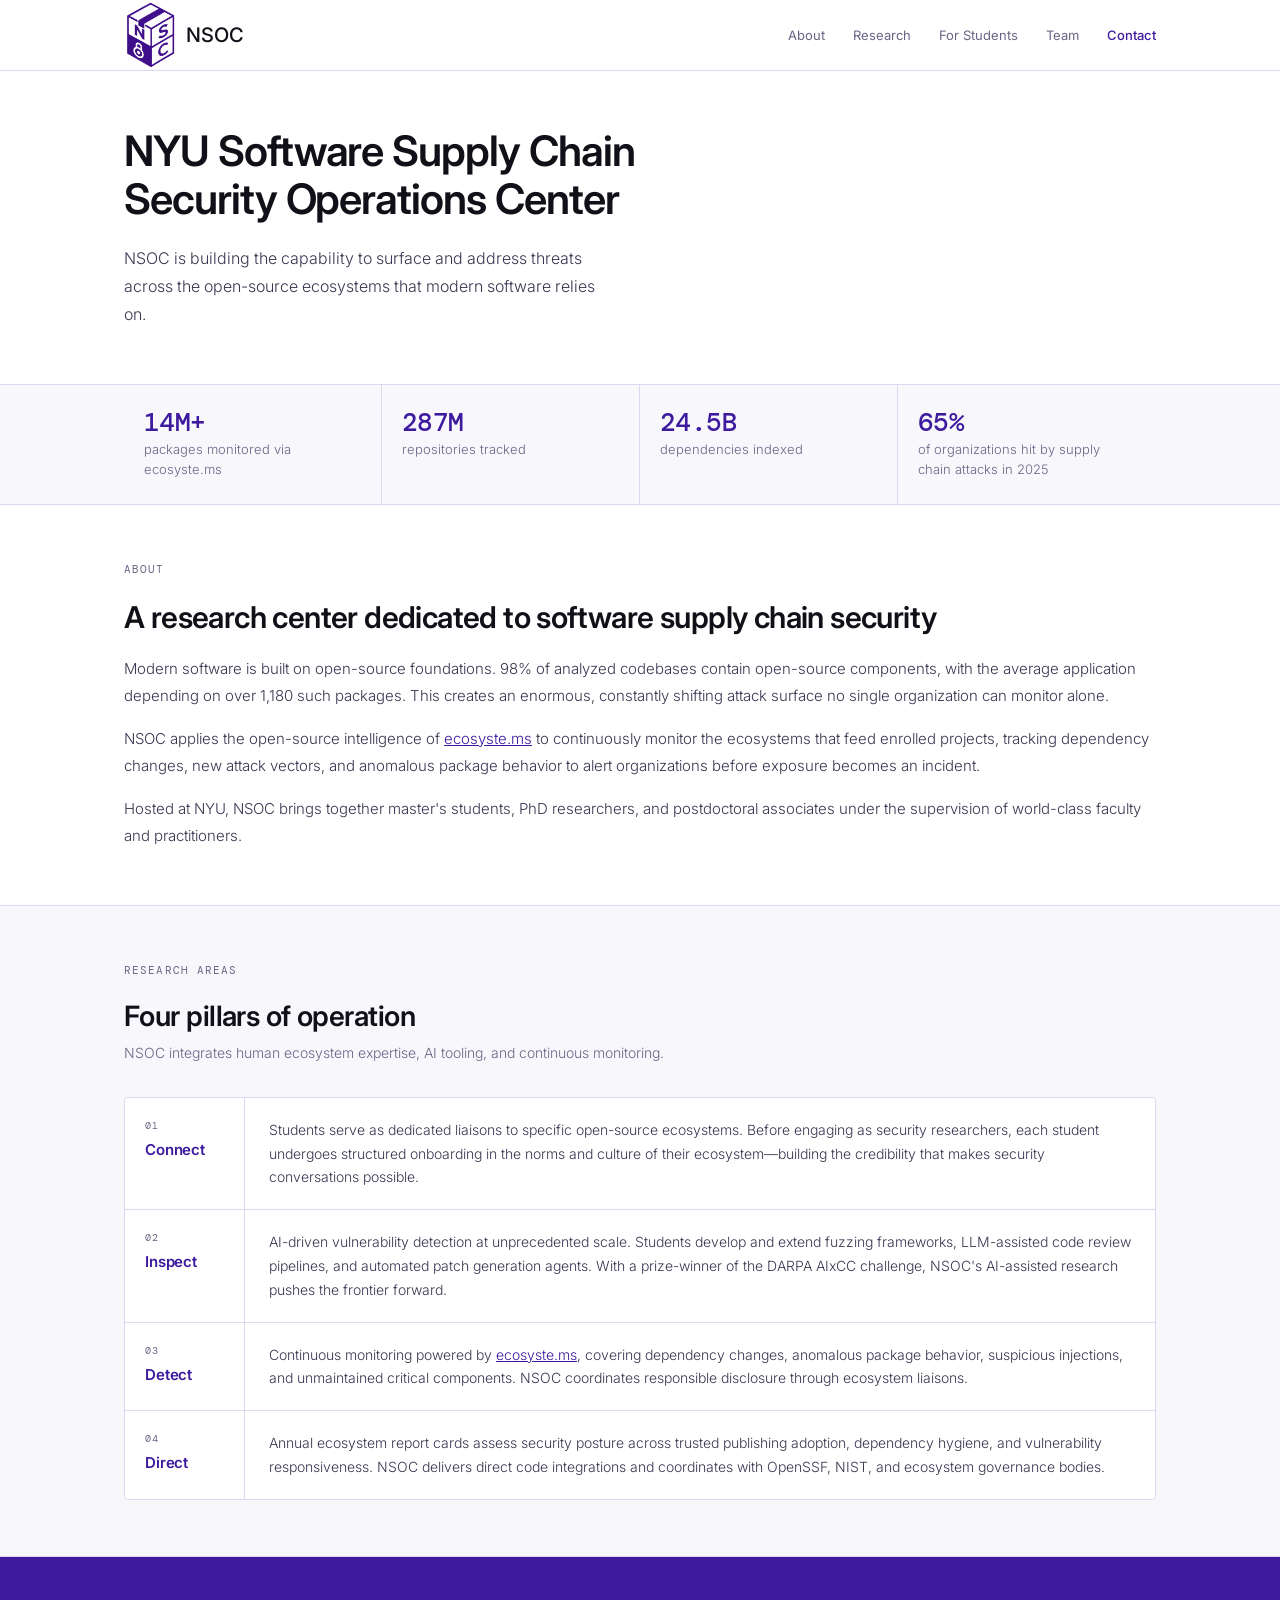
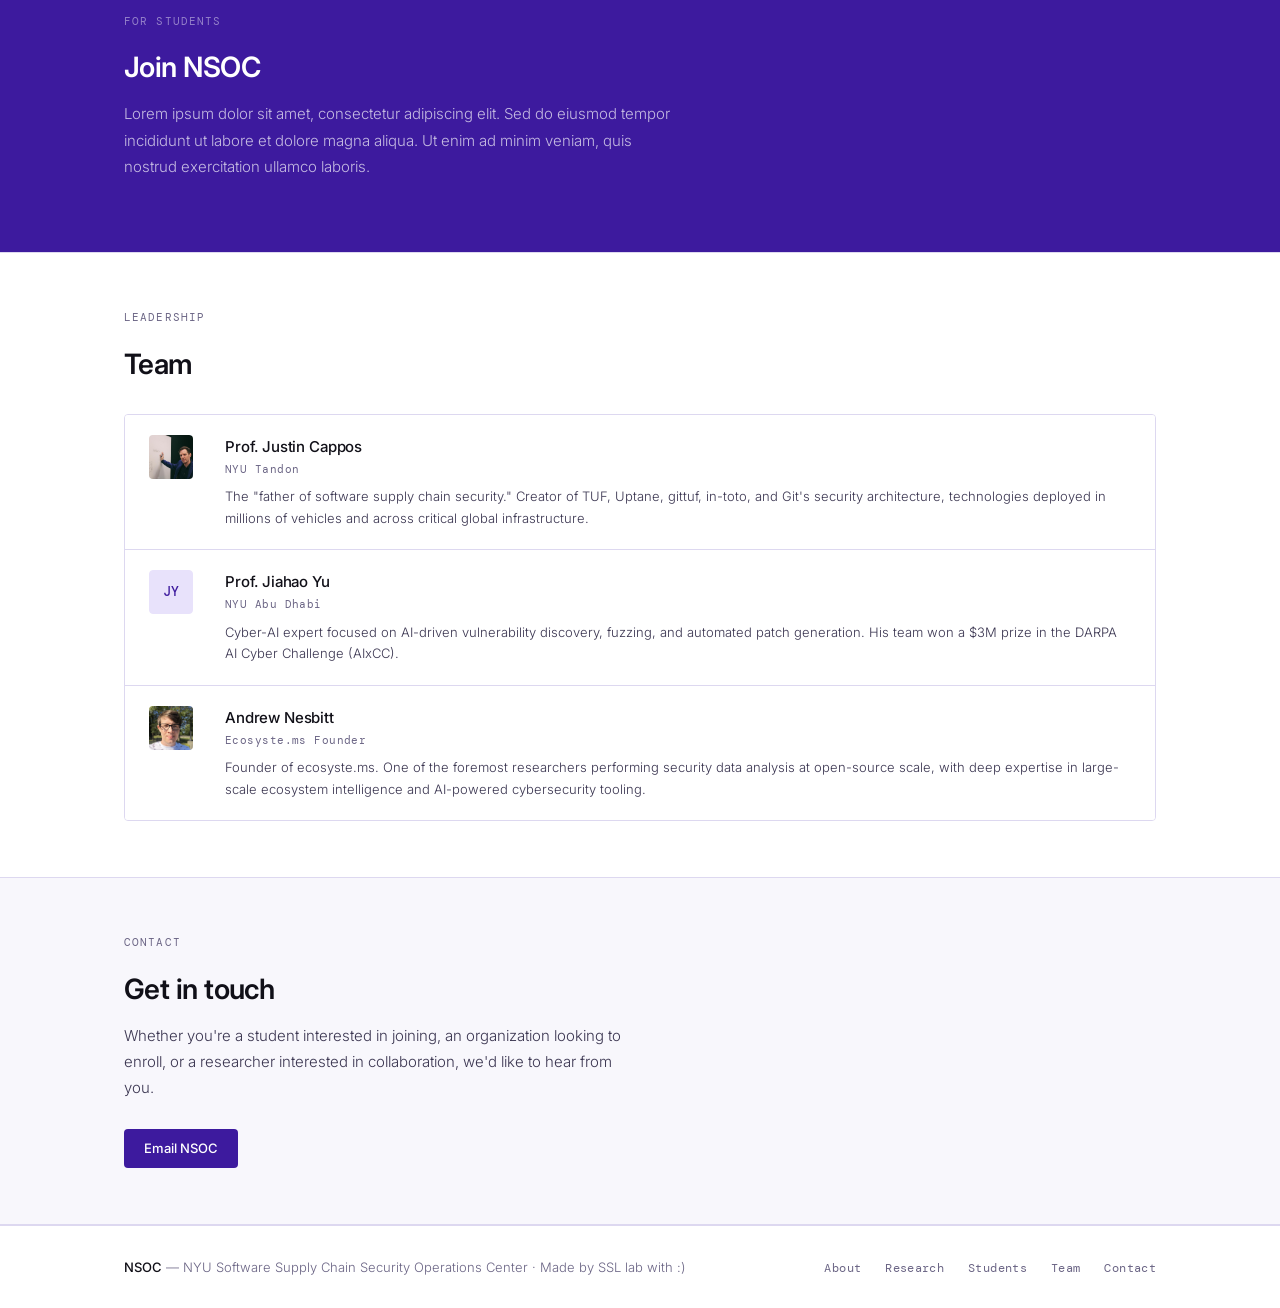
==== commit 396b17fe: "Update index.html" ====
--- a/index.html
+++ b/index.html
@@ -543,7 +543,7 @@
 <nav>
   <div class="nav-inner">
     <a href="#" class="nav-brand">
-      <img src="logov3.png" alt="NSOC Logo">
+      <img src="images/logov3.png" alt="NSOC Logo">
       <span class="nav-brand-text">NSOC</span>
     </a>
     <ul class="nav-links">
@@ -566,7 +566,7 @@
       </p>
     </div>
     <div class="hero-right-img">
-      <img src="tree.png" alt="">
+      <img src="images/tree.png" alt="">
     </div>
   </div>
 </div>
@@ -682,7 +682,7 @@
       <h2>Team</h2>
       <div class="team-list">
         <div class="team-row">
-          <img src="cappos.jpg" alt="Prof. Justin Cappos" style="width:44px; height:44px; border-radius:4px; object-fit:cover; flex-shrink:0;">
+          <img src="images/cappos.jpg" alt="Prof. Justin Cappos" style="width:44px; height:44px; border-radius:4px; object-fit:cover; flex-shrink:0;">
           <div class="team-info">
             <div class="team-name">Prof. Justin Cappos</div>
             <div class="team-role">NYU Tandon</div>
@@ -698,7 +698,7 @@
           </div>
         </div>
         <div class="team-row">
-          <img src="nesbitt.jpg" alt="Andrew Nesbitt" style="width:44px; height:44px; border-radius:4px; object-fit:cover; flex-shrink:0;">
+          <img src="images/nesbitt.jpg" alt="Andrew Nesbitt" style="width:44px; height:44px; border-radius:4px; object-fit:cover; flex-shrink:0;">
           <div class="team-info">
             <div class="team-name">Andrew Nesbitt</div>
             <div class="team-role">Ecosyste.ms Founder</div>
@@ -743,4 +743,4 @@
 </footer>
 
 </body>
-</html>+</html>
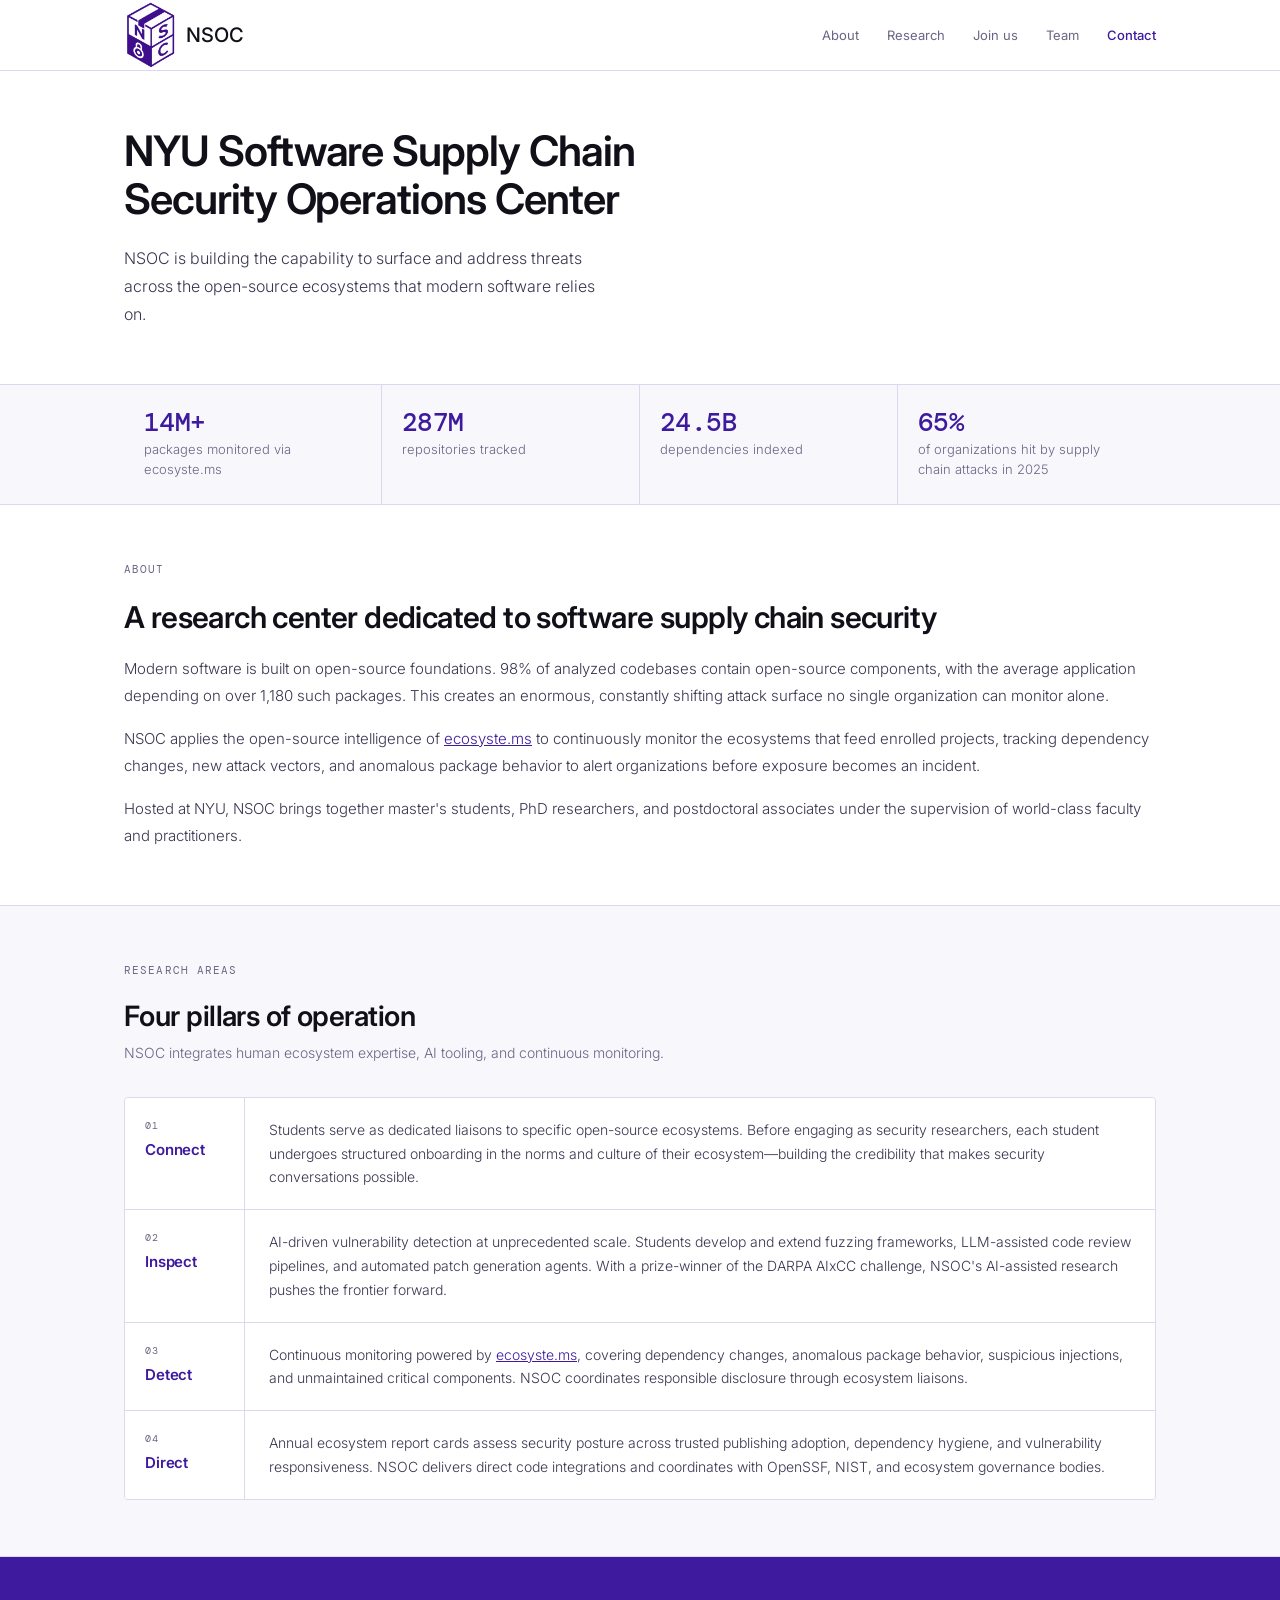
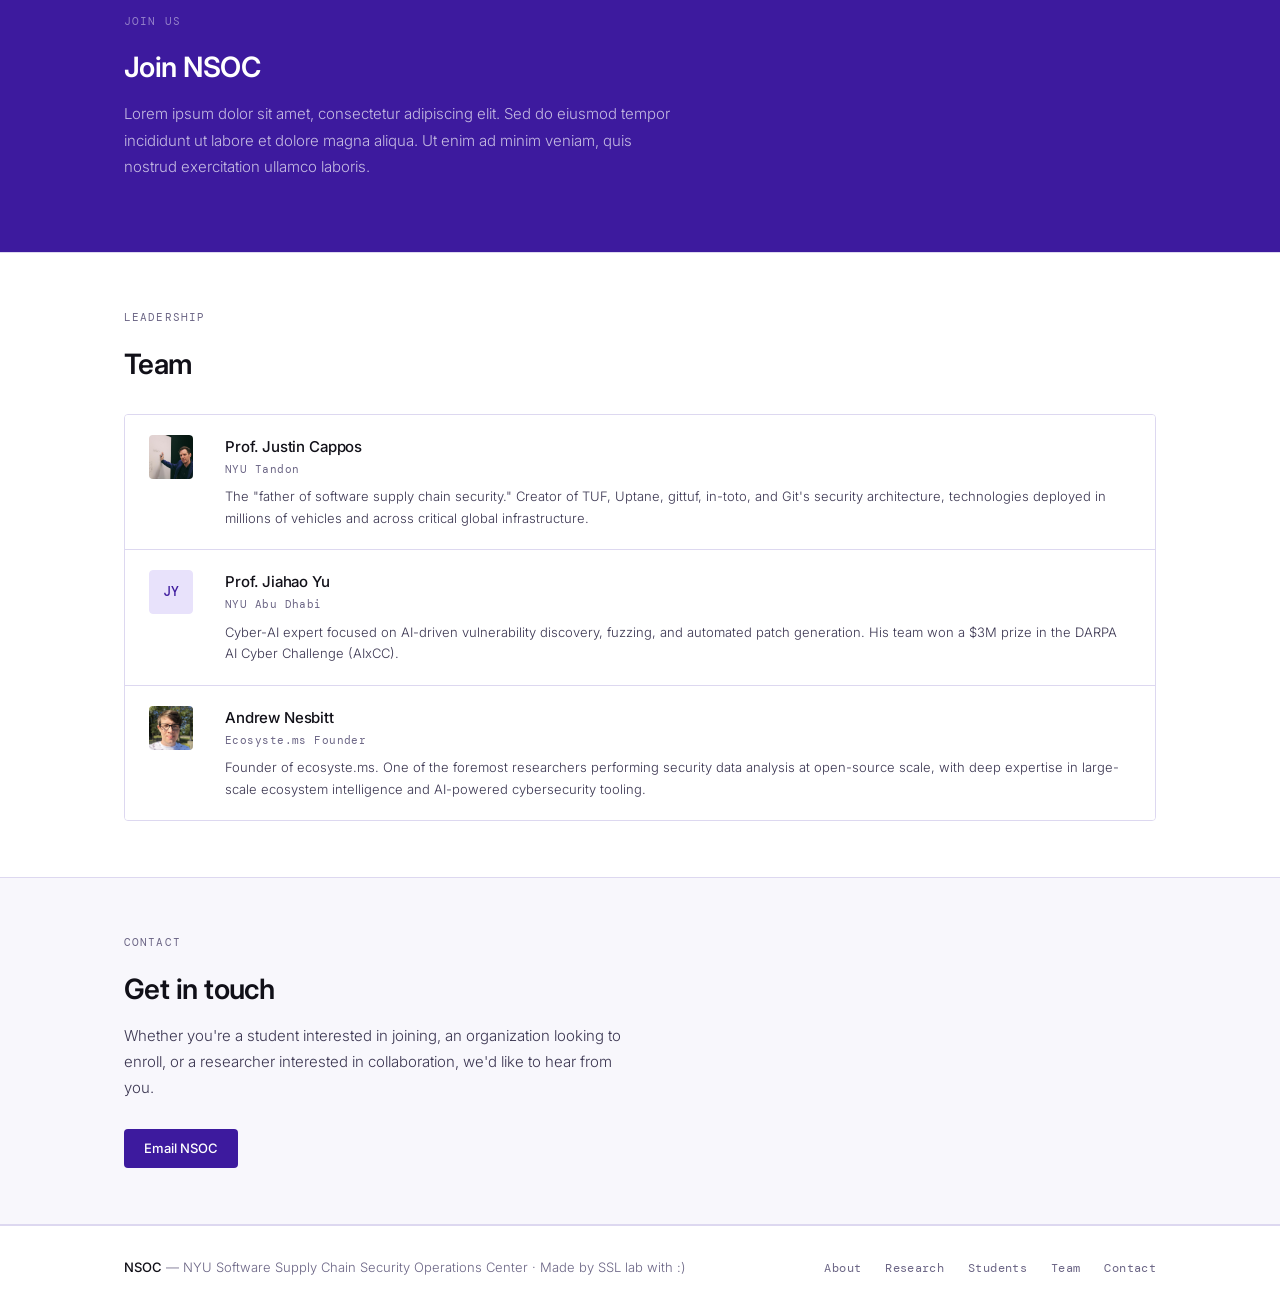
==== commit 78e96e1e: "Revert "Merge pull request #2 from stupendoussuperpowers/templateize" This reverts commit 02e1fe12a1" ====
--- a/index.html
+++ b/index.html
@@ -3,7 +3,7 @@
 <head>
 <meta charset="UTF-8">
 <meta name="viewport" content="width=device-width, initial-scale=1.0">
-<title>NSOC — NYU Software Supply Chain Security Operations Center</title>
+<title>NSOC - NYU Software Supply Chain Security Operations Center</title>
 <link rel="preconnect" href="https://fonts.googleapis.com">
 <link href="https://fonts.googleapis.com/css2?family=DM+Mono:wght@300;400;500&family=Inter:wght@300;400;500;600&display=swap" rel="stylesheet">
 <style>
@@ -528,12 +528,54 @@
   .footer-links a:hover { color: var(--ink); }
 
   /* ── RESPONSIVE ── */
-  @media (max-width: 768px) {
-    .hero-inner { grid-template-columns: 1fr; }
-    .hero-right-img { display: none; }
-    .stats-bar-inner { grid-template-columns: 1fr 1fr; }
-    .nav-links { display: none; }
-  }
+.hamburger {
+  display: none;
+  flex-direction: column;
+  gap: 5px;
+  cursor: pointer;
+  background: none;
+  border: none;
+  padding: 4px;
+}
+
+.hamburger span {
+  display: block;
+  width: 22px;
+  height: 2px;
+  background: var(--ink);
+  border-radius: 2px;
+}
+
+.mobile-menu {
+  display: none;
+  flex-direction: column;
+  background: var(--bg);
+  border-bottom: 1px solid var(--border);
+  padding: 1rem 1.5rem;
+  gap: 1rem;
+}
+
+.mobile-menu a {
+  font-size: 14px;
+  color: var(--ink-3);
+  text-decoration: none;
+}
+
+.mobile-menu a:hover { color: var(--ink); }
+
+.mobile-menu.open { display: flex; }
+
+@media (max-width: 768px) {
+  body { overflow-x: hidden; }
+  .nav-links { display: none; }
+  .hamburger { display: flex; }
+  .hero-inner { grid-template-columns: 1fr; }
+  .hero-right-img { display: none; }
+  .stats-bar-inner { grid-template-columns: 1fr 1fr; }
+  .pillars-list .pillar-row { grid-template-columns: 90px 1fr; }
+  .team-row { grid-template-columns: 44px 1fr; }
+  .hero h1 { font-size: 26px; }
+}
 
 </style>
 </head>
@@ -549,10 +591,20 @@
     <ul class="nav-links">
       <li><a href="#about">About</a></li>
       <li><a href="#pillars">Research</a></li>
-      <li><a href="#students">For Students</a></li>
+      <li><a href="#students">Join us</a></li>
       <li><a href="#team">Team</a></li>
       <li><a href="#contact" class="nav-contact">Contact</a></li>
     </ul>
+    <button class="hamburger" onclick="toggleMenu()" aria-label="Menu">
+      <span></span><span></span><span></span>
+    </button>
+  </div>
+  <div class="mobile-menu" id="mobileMenu">
+    <a href="#about" onclick="toggleMenu()">About</a>
+    <a href="#pillars" onclick="toggleMenu()">Research</a>
+    <a href="#students" onclick="toggleMenu()">Join us</a>
+    <a href="#team" onclick="toggleMenu()">Team</a>
+    <a href="#contact" onclick="toggleMenu()">Contact</a>
   </div>
 </nav>
 
@@ -664,7 +716,7 @@
 <!-- STUDENTS — purple -->
 <div class="students-section" id="students">
   <div class="students-inner">
-    <div class="students-label">For Students</div>
+    <div class="students-label">Join us</div>
     <div class="students-content">
       <h2>Join NSOC</h2>
       <p class="sub">
@@ -742,5 +794,11 @@
   </div>
 </footer>
 
+<script>
+  function toggleMenu() {
+    document.getElementById('mobileMenu').classList.toggle('open');
+  }
+</script>
+
 </body>
 </html>
